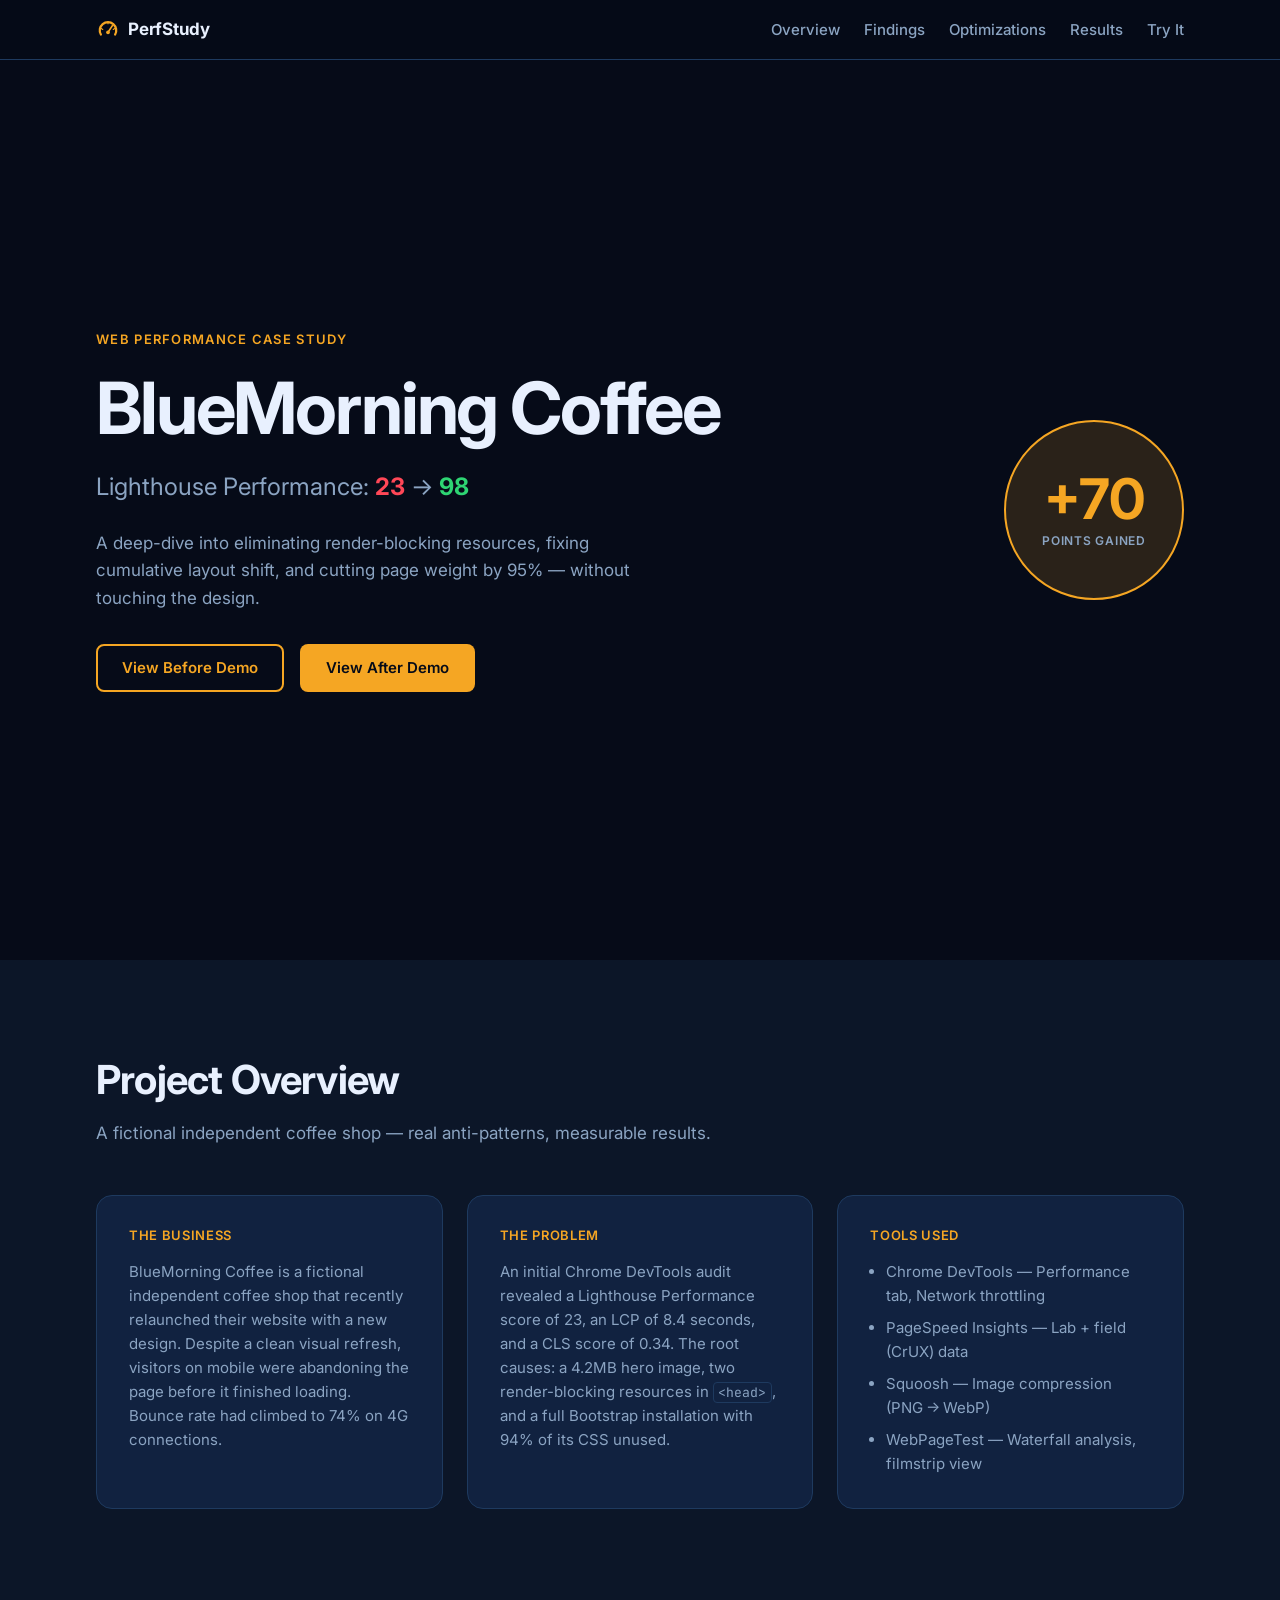
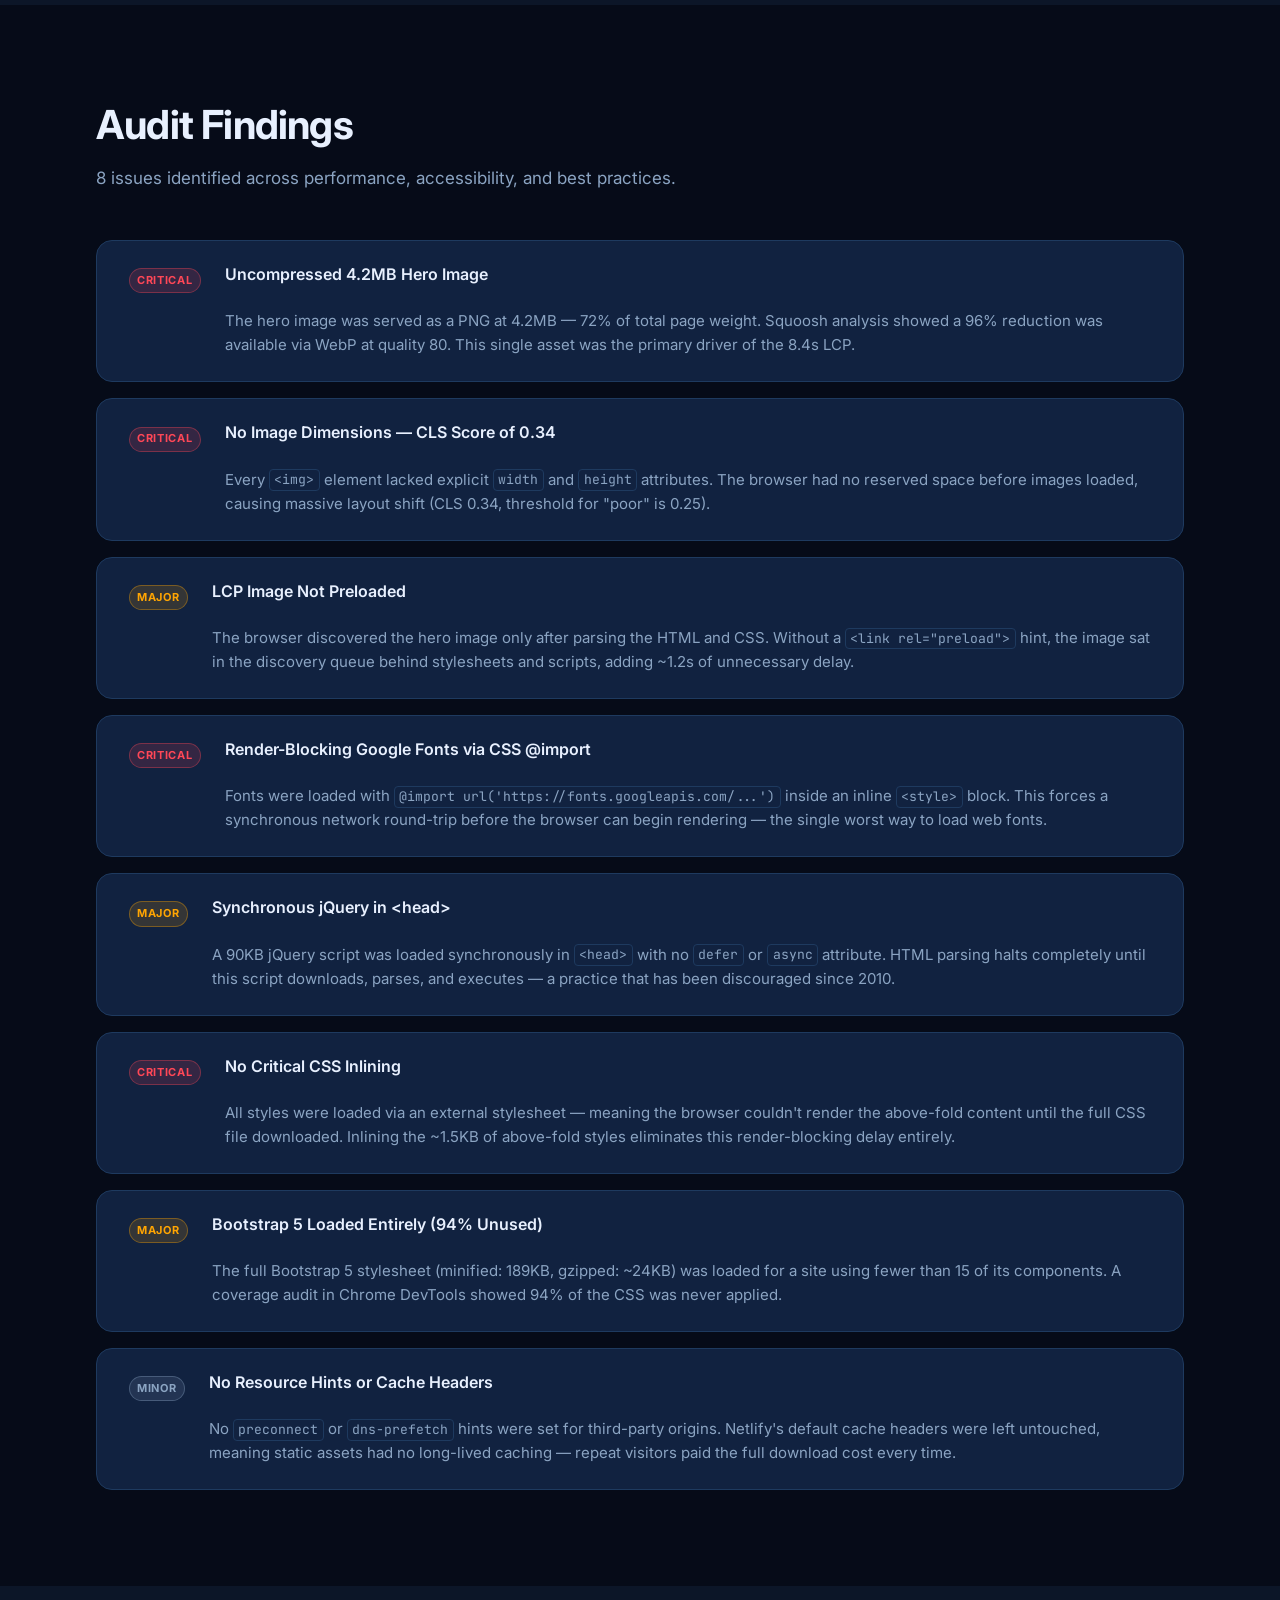
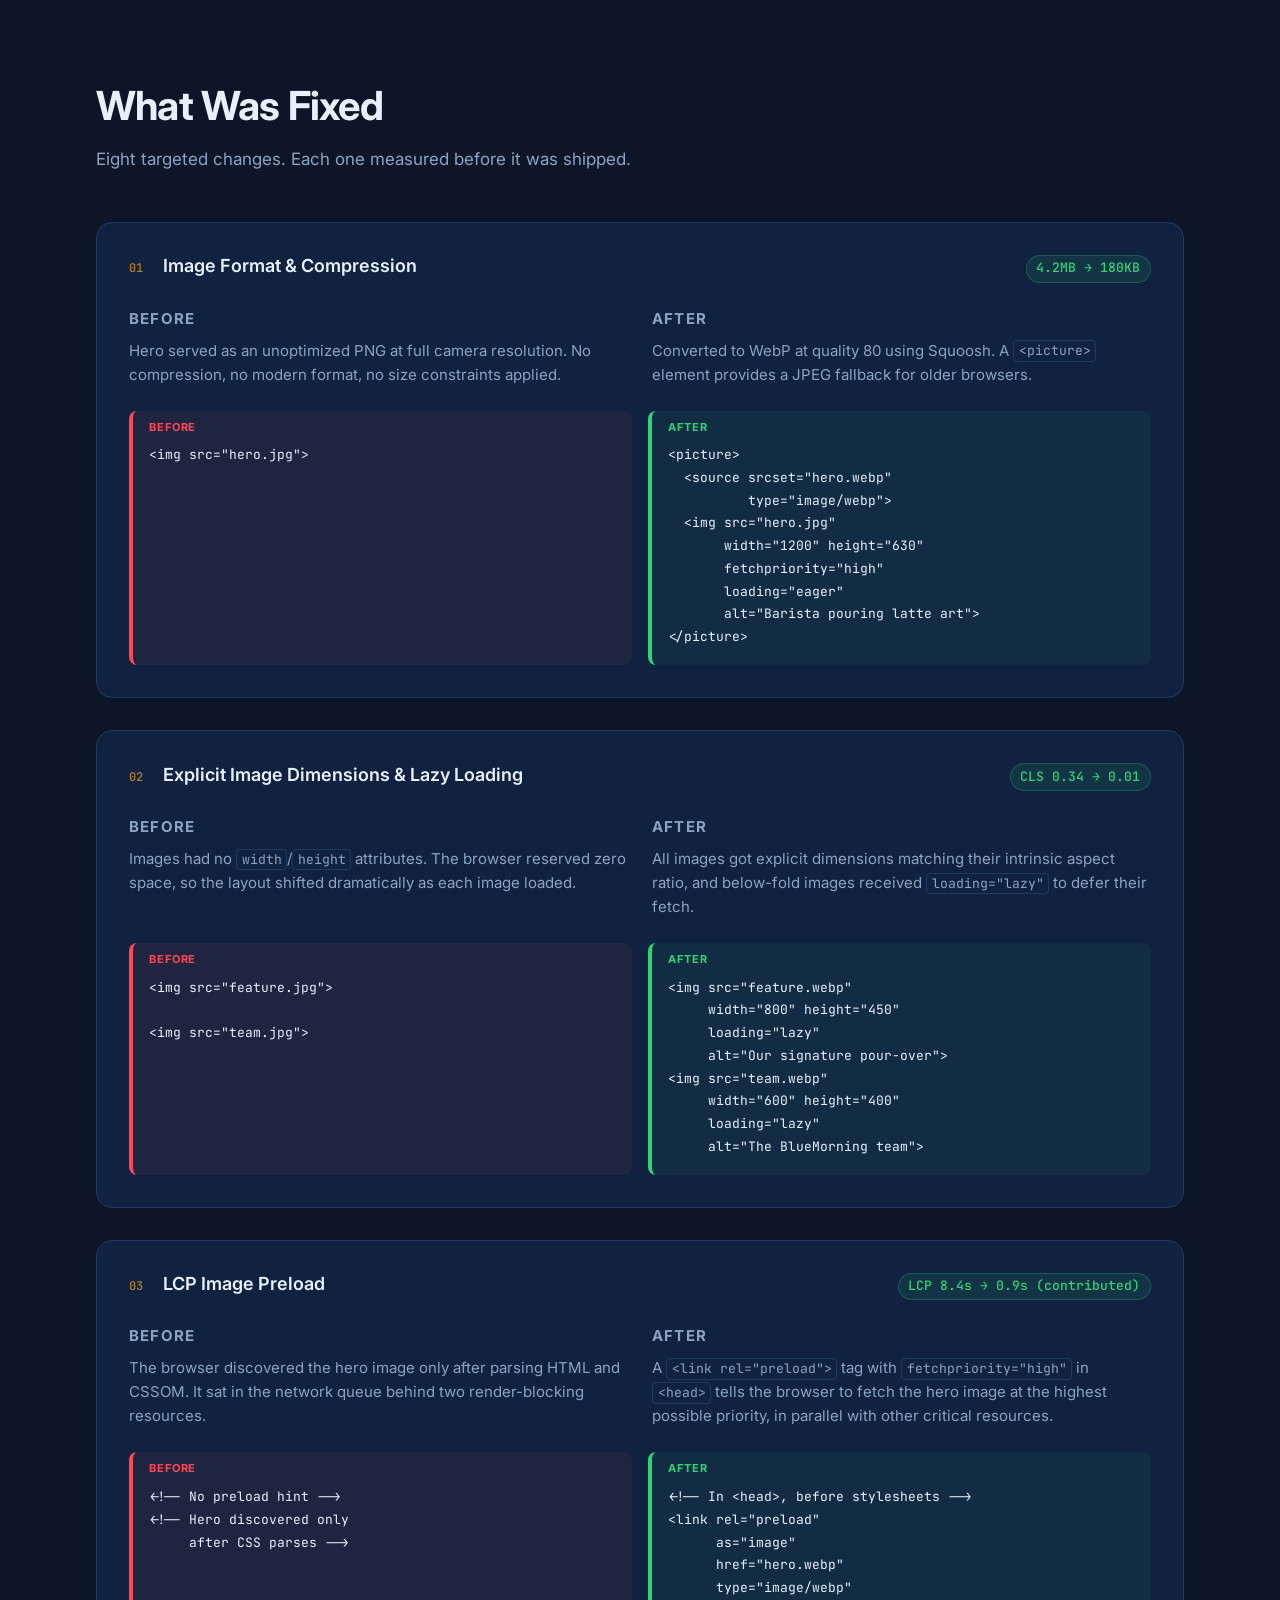
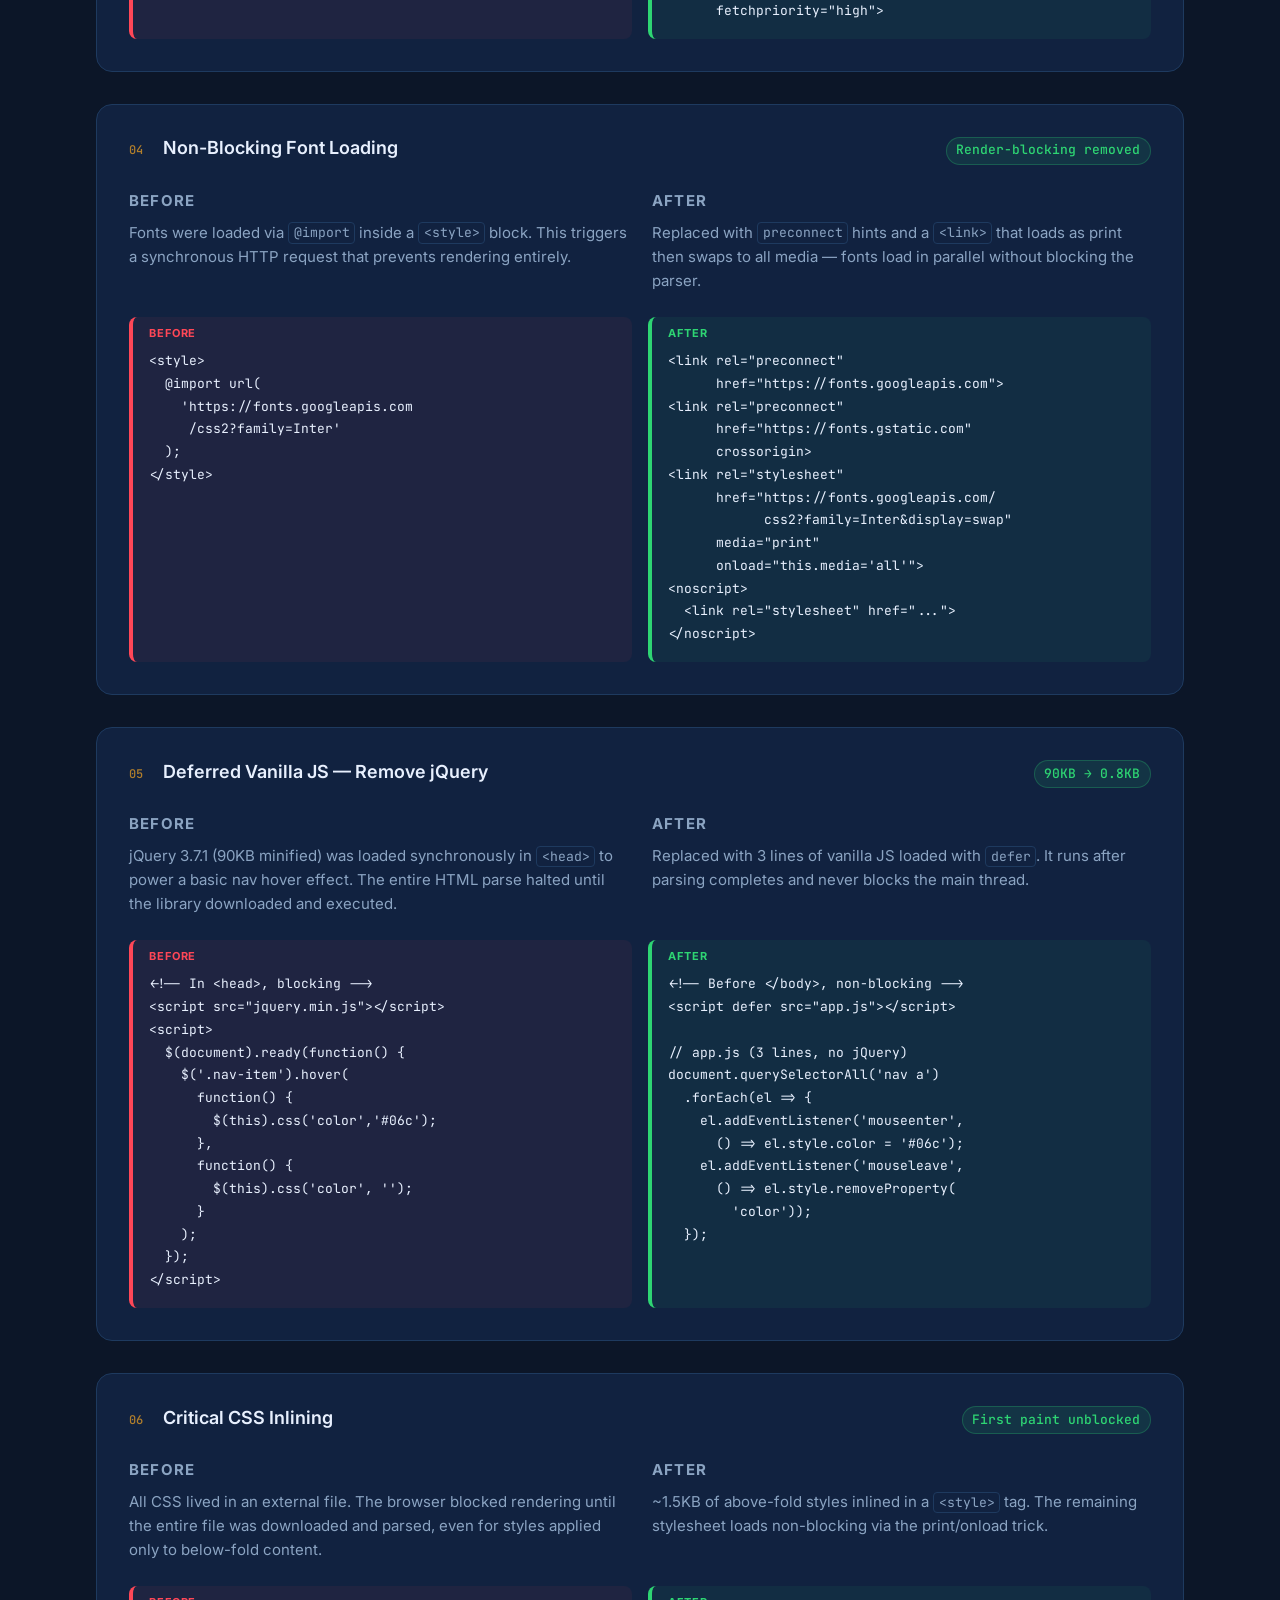
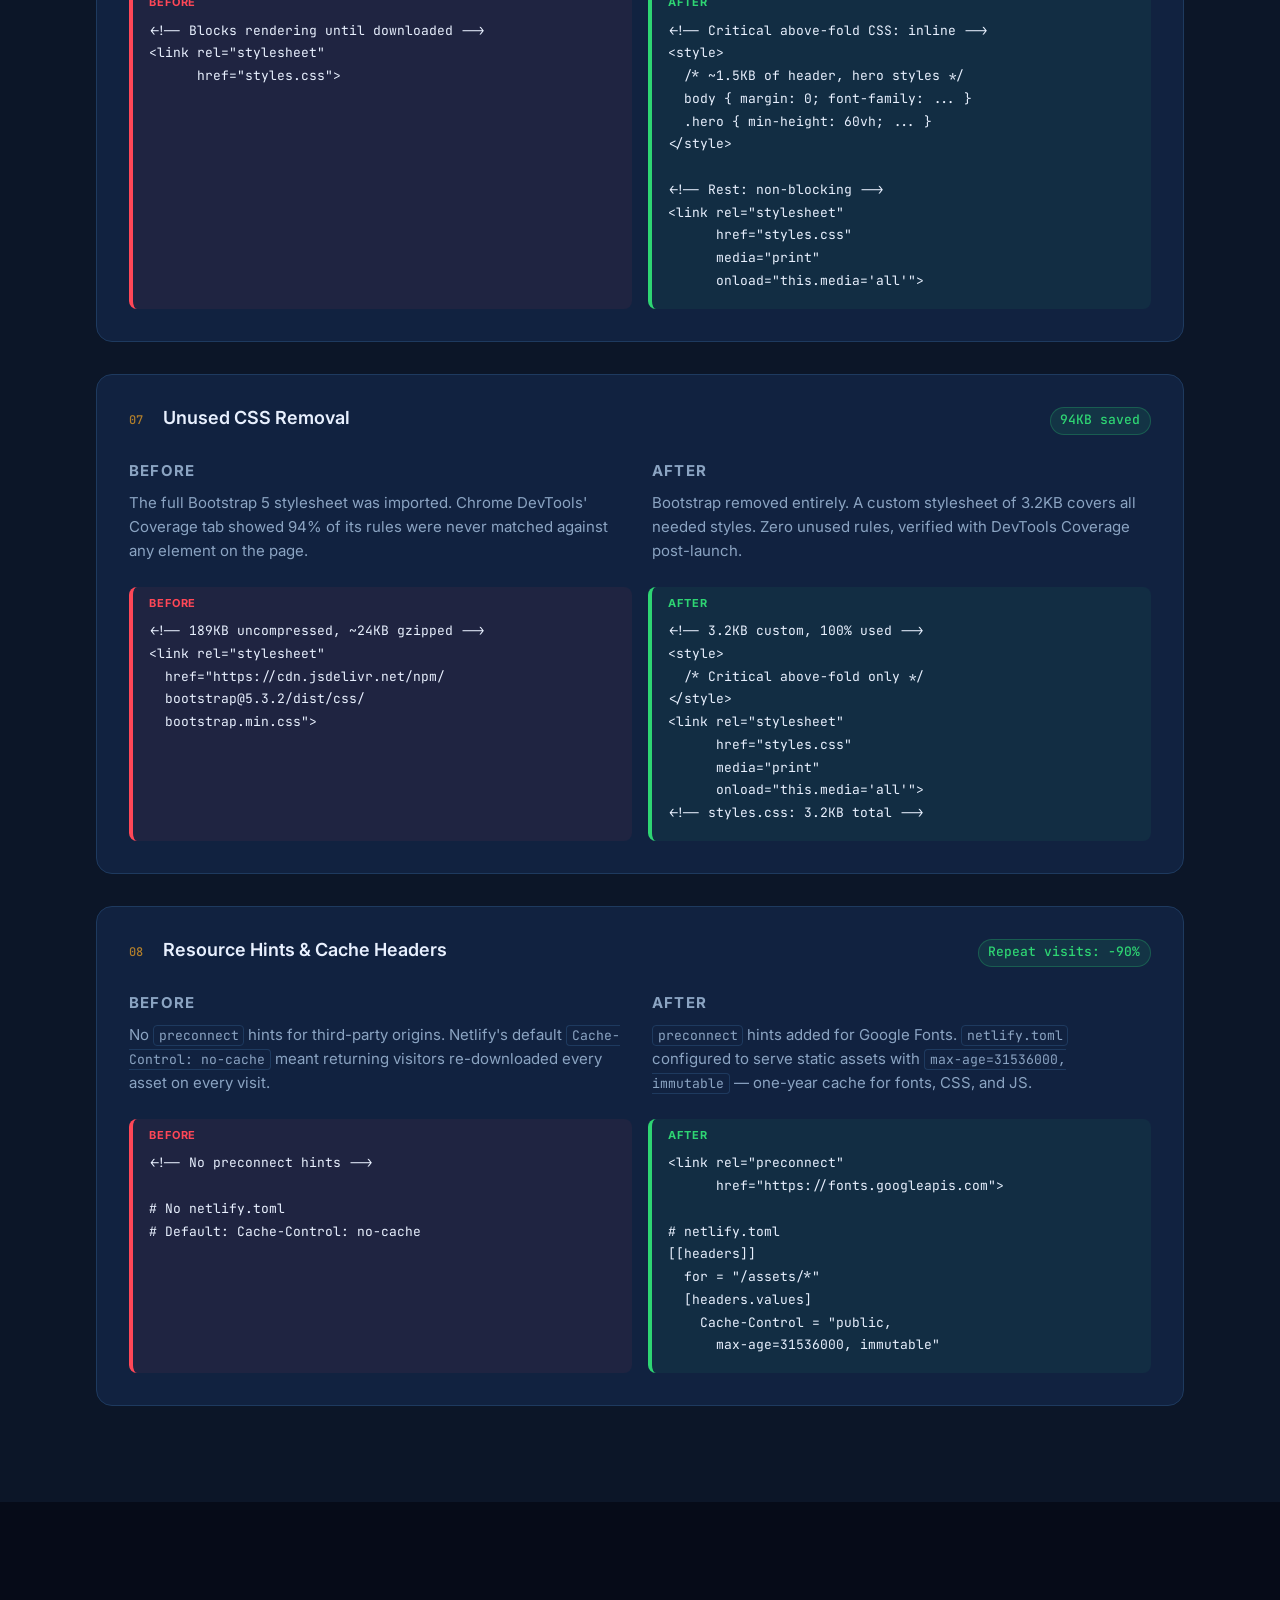
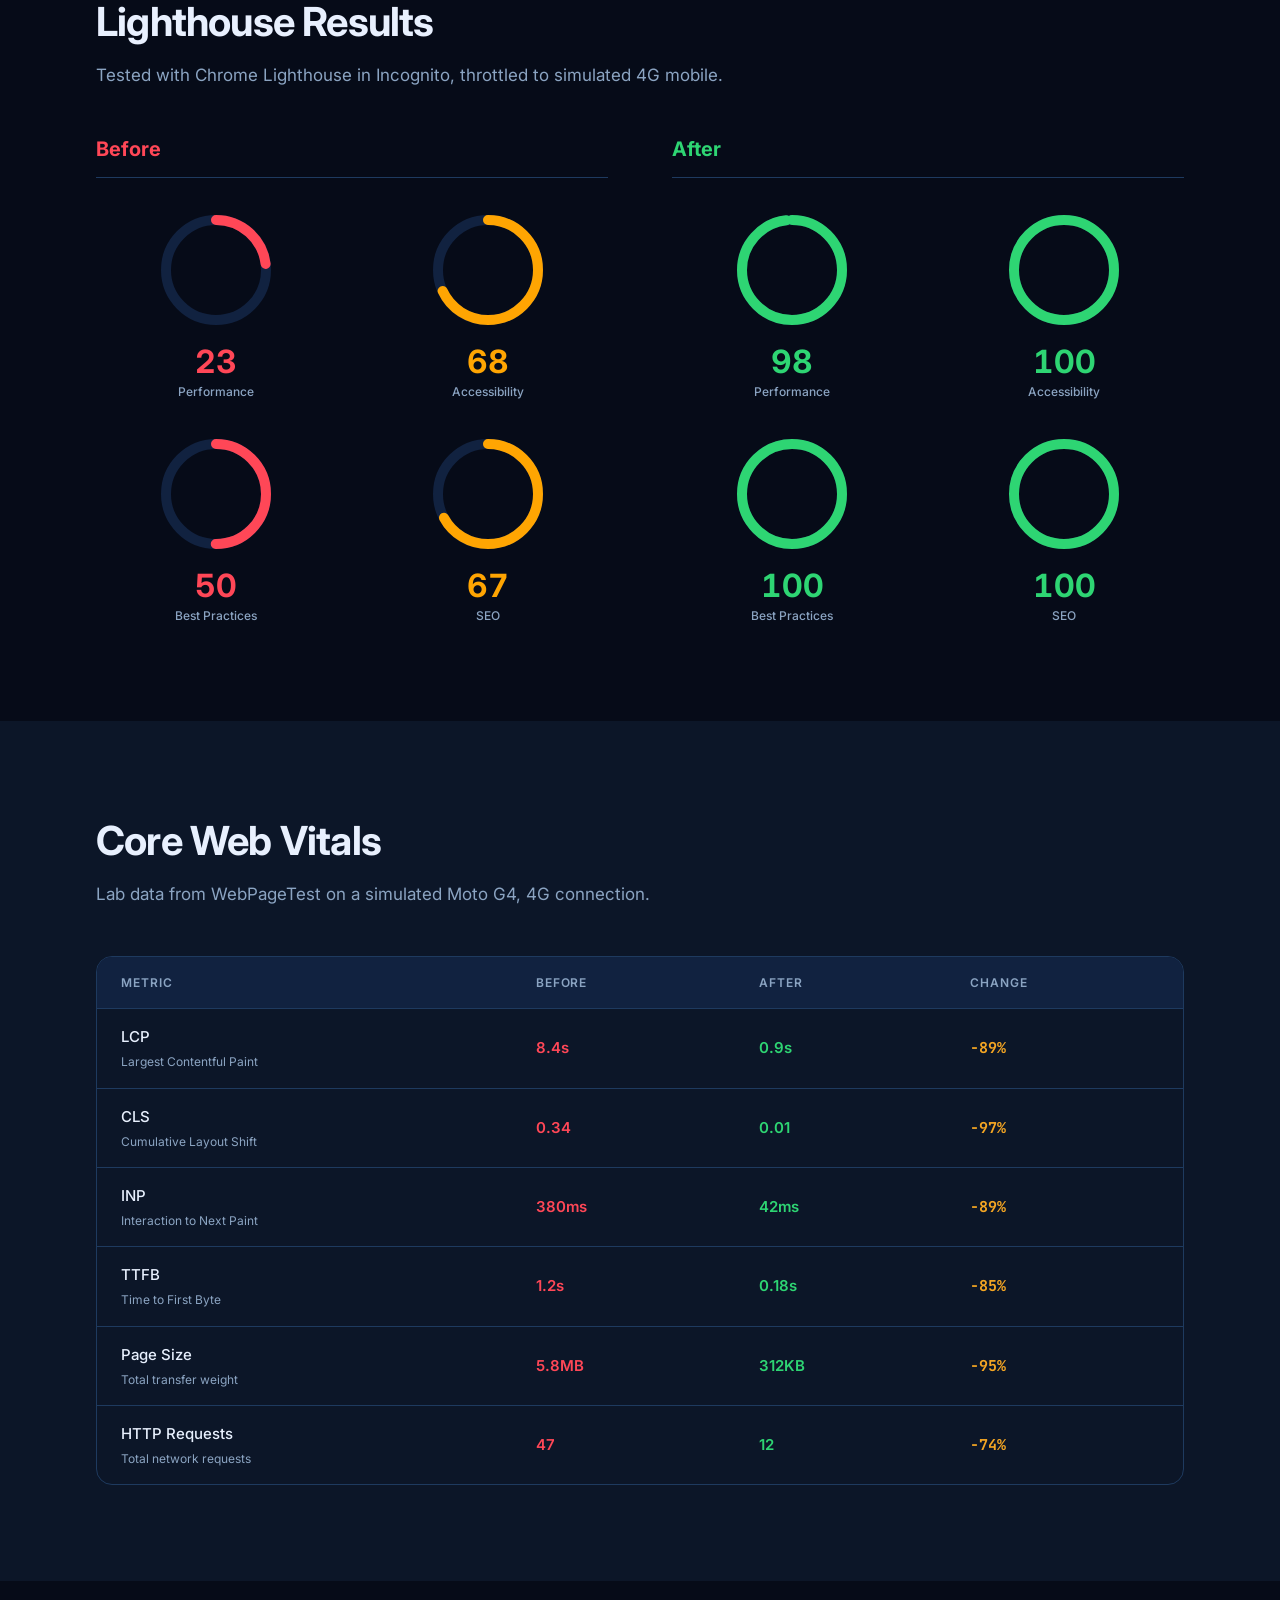
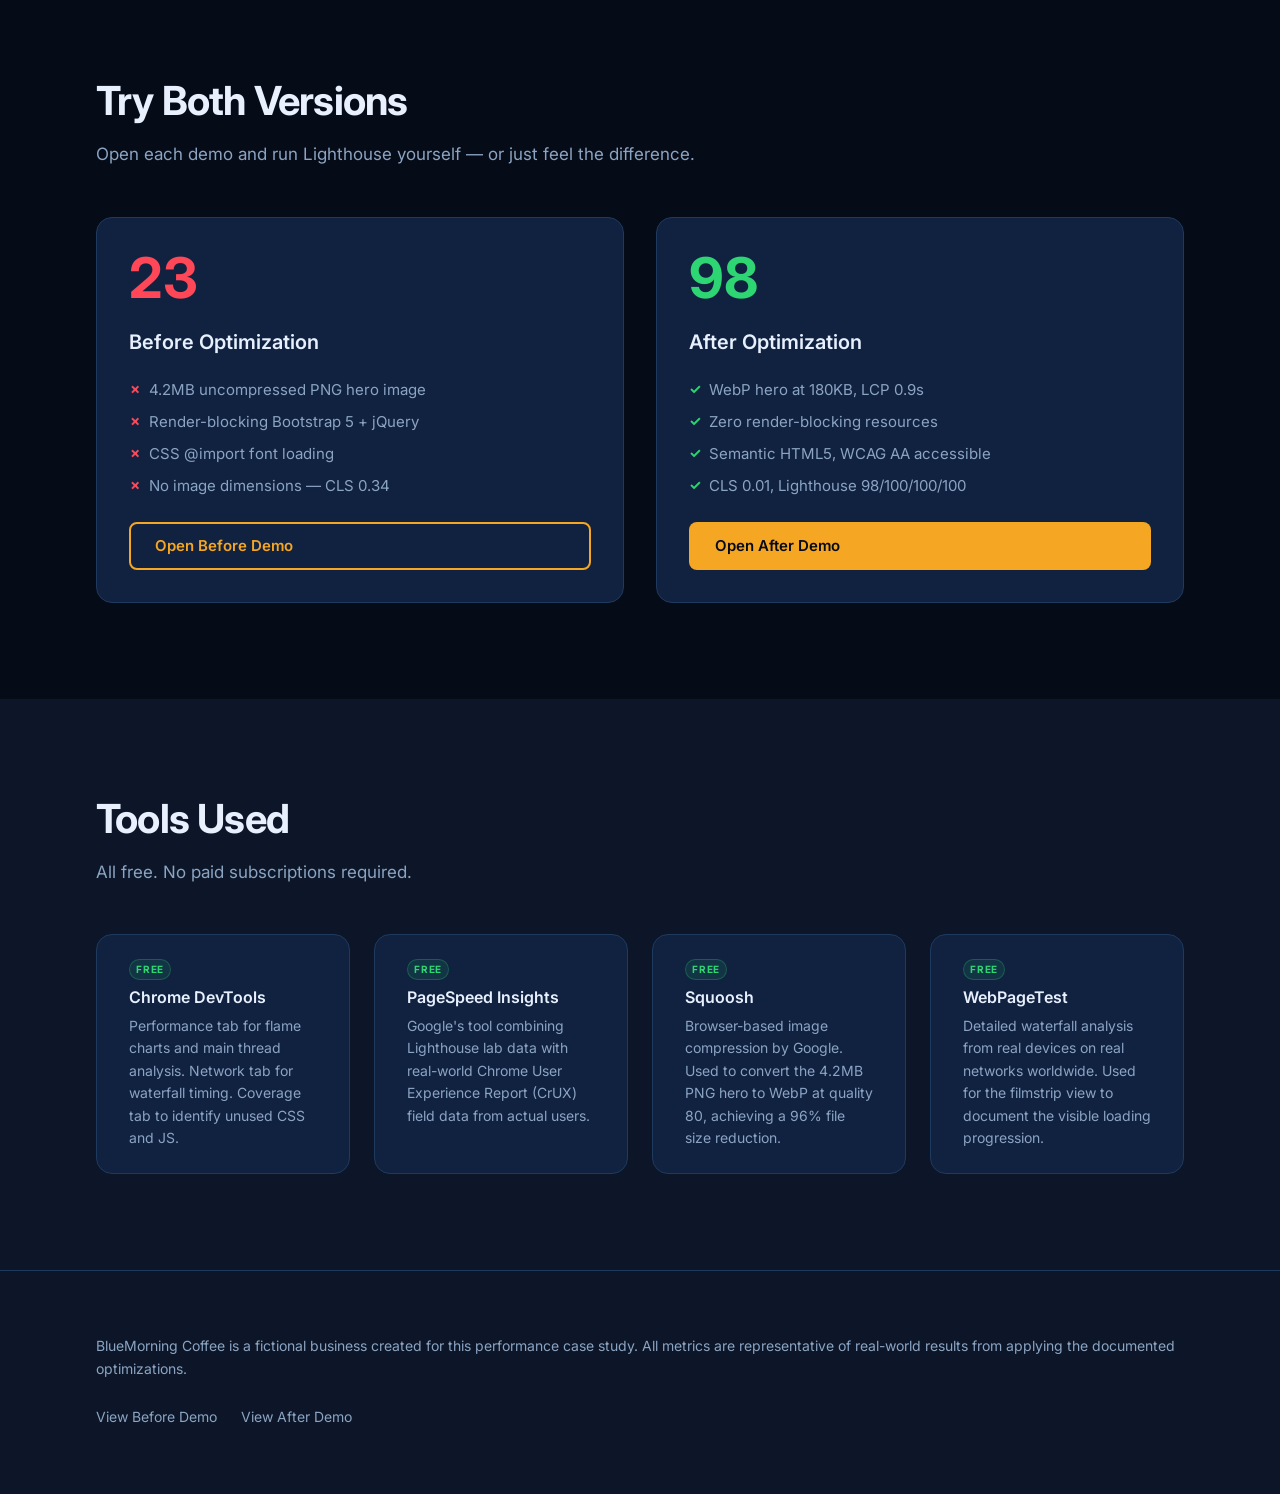
==== index.html @ a5e5b3c7 "Add case study site with before/after demos and full a11y pass - Main case study page (index.html) c" ====
<!DOCTYPE html>
<html lang="en">
<head>
  <meta charset="UTF-8">
  <meta name="viewport" content="width=device-width, initial-scale=1.0">
  <meta name="description" content="A real-world web performance case study: how I took a local business site from Lighthouse 23 to 98 by eliminating render-blocking resources, fixing layout shift, and cutting page weight by 95%.">
  <meta name="theme-color" content="#060B18">

  <!-- Open Graph -->
  <meta property="og:title" content="BlueMorning Coffee — Web Performance Case Study">
  <meta property="og:description" content="Lighthouse 23 → 98. A deep-dive into eliminating render-blocking resources, fixing CLS, and cutting page weight by 95%.">
  <meta property="og:type" content="article">

  <title>BlueMorning Coffee — Web Performance Case Study</title>

  <!-- SVG Favicon -->
  <link rel="icon" type="image/svg+xml" href="/assets/images/favicon.svg">

  <!-- Google Fonts: preconnect first, then non-blocking load -->
  <link rel="preconnect" href="https://fonts.googleapis.com">
  <link rel="preconnect" href="https://fonts.gstatic.com" crossorigin>
  <link rel="stylesheet"
        href="https://fonts.googleapis.com/css2?family=Inter:wght@400;500;600;700&family=JetBrains+Mono:wght@400;500&display=swap"
        media="print"
        onload="this.media='all'">
  <noscript>
    <link rel="stylesheet"
          href="https://fonts.googleapis.com/css2?family=Inter:wght@400;500;600;700&family=JetBrains+Mono:wght@400;500&display=swap">
  </noscript>

  <!-- Main stylesheet -->
  <link rel="stylesheet" href="/assets/css/styles.css">

  <!-- Deferred JS -->
  <script defer src="/assets/js/main.js"></script>
</head>
<body>

  <a class="skip-link" href="#main-content">Skip to main content</a>

  <!-- ─── Header ─────────────────────────────────────────────────────────── -->
  <header class="site-header" role="banner">
    <nav class="nav-container" aria-label="Primary navigation">
      <a class="nav-brand" href="/" aria-label="BlueMorning Coffee Performance Case Study — home">
        <!-- Inline SVG gauge icon, aria-hidden since brand text follows -->
        <svg width="24" height="24" viewBox="0 0 32 32" fill="none" aria-hidden="true" focusable="false">
          <path d="M 6.5 22 A 11 11 0 1 1 25.5 22" stroke="#F5A623" stroke-width="3" stroke-linecap="round"/>
          <line x1="7" y1="14" x2="9" y2="15.2" stroke="#F5A623" stroke-width="1.5" stroke-linecap="round"/>
          <line x1="16" y1="5" x2="16" y2="7.5" stroke="#F5A623" stroke-width="1.5" stroke-linecap="round"/>
          <line x1="25" y1="14" x2="23" y2="15.2" stroke="#F5A623" stroke-width="1.5" stroke-linecap="round"/>
          <line x1="16" y1="19" x2="22" y2="10" stroke="#F5A623" stroke-width="2" stroke-linecap="round"/>
          <circle cx="16" cy="19" r="2.5" fill="#F5A623"/>
        </svg>
        <span>PerfStudy</span>
      </a>

      <ul class="nav-links" id="nav-menu" role="list">
        <li><a href="#overview">Overview</a></li>
        <li><a href="#findings">Findings</a></li>
        <li><a href="#optimizations">Optimizations</a></li>
        <li><a href="#results">Results</a></li>
        <li><a href="#try-it">Try It</a></li>
      </ul>

      <button
        type="button"
        class="nav-toggle"
        aria-expanded="false"
        aria-controls="nav-menu"
        aria-label="Open navigation menu">
        <span class="hamburger-bar" aria-hidden="true"></span>
        <span class="hamburger-bar" aria-hidden="true"></span>
        <span class="hamburger-bar" aria-hidden="true"></span>
      </button>
    </nav>
  </header>

  <!-- ─── Main Content ────────────────────────────────────────────────────── -->
  <main id="main-content">

    <!-- ── Hero ─────────────────────────────────────────────────────────── -->
    <section class="hero" aria-labelledby="hero-heading">
      <div class="hero-content">
        <p class="hero-eyebrow">Web Performance Case Study</p>
        <h1 id="hero-heading">BlueMorning Coffee</h1>
        <p class="hero-subhead">
          Lighthouse Performance:
          <span class="score-bad" aria-label="Before score: 23">23</span>
          &rarr;
          <span class="score-good" aria-label="After score: 98">98</span>
        </p>
        <p class="hero-description">
          A deep-dive into eliminating render-blocking resources, fixing cumulative layout shift,
          and cutting page weight by 95%&nbsp;&mdash;&nbsp;without touching the design.
        </p>
        <div class="hero-ctas" role="group" aria-label="Demo pages">
          <a href="/before/" class="btn btn-secondary" target="_blank" rel="noopener">
            View Before Demo
          </a>
          <a href="/after/" class="btn btn-primary" target="_blank" rel="noopener">
            View After Demo
          </a>
        </div>
      </div>

      <!-- Decorative — hidden from AT via aria-hidden; AT gets the info from the score spans above -->
      <div class="hero-score-delta" aria-hidden="true">
        <span class="delta-number" data-target="70">0</span>
        <span class="delta-label">points gained</span>
      </div>
    </section>

    <!-- ── Project Overview ──────────────────────────────────────────────── -->
    <section id="overview" class="section section-alt" aria-labelledby="overview-heading">
      <div class="container">
        <h2 id="overview-heading" class="section-heading">Project Overview</h2>
        <p class="section-subhead">A fictional independent coffee shop — real anti-patterns, measurable results.</p>
        <div class="overview-grid">

          <article class="overview-card scroll-reveal" aria-labelledby="overview-business">
            <h3 id="overview-business">The Business</h3>
            <p>
              BlueMorning Coffee is a fictional independent coffee shop that recently relaunched their website
              with a new design. Despite a clean visual refresh, visitors on mobile were abandoning the page
              before it finished loading. Bounce rate had climbed to 74% on 4G connections.
            </p>
          </article>

          <article class="overview-card scroll-reveal" aria-labelledby="overview-problem">
            <h3 id="overview-problem">The Problem</h3>
            <p>
              An initial Chrome DevTools audit revealed a Lighthouse Performance score of 23, an
              LCP of 8.4 seconds, and a CLS score of 0.34. The root causes: a 4.2MB hero image,
              two render-blocking resources in <code>&lt;head&gt;</code>, and a full Bootstrap
              installation with 94% of its CSS unused.
            </p>
          </article>

          <article class="overview-card scroll-reveal" aria-labelledby="overview-tools">
            <h3 id="overview-tools">Tools Used</h3>
            <ul role="list">
              <li>Chrome DevTools &mdash; Performance tab, Network throttling</li>
              <li>PageSpeed Insights &mdash; Lab + field (CrUX) data</li>
              <li>Squoosh &mdash; Image compression (PNG&thinsp;&rarr;&thinsp;WebP)</li>
              <li>WebPageTest &mdash; Waterfall analysis, filmstrip view</li>
            </ul>
          </article>

        </div>
      </div>
    </section>

    <!-- ── Audit Findings ────────────────────────────────────────────────── -->
    <section id="findings" class="section" aria-labelledby="findings-heading">
      <div class="container">
        <h2 id="findings-heading" class="section-heading">Audit Findings</h2>
        <p class="section-subhead">8 issues identified across performance, accessibility, and best practices.</p>

        <ol class="findings-list" role="list">

          <li class="finding-item scroll-reveal" aria-labelledby="finding-1-title">
            <header class="finding-header">
              <span class="severity-badge" data-severity="critical" aria-label="Severity: Critical">Critical</span>
              <h3 id="finding-1-title">Uncompressed 4.2MB Hero Image</h3>
            </header>
            <p>
              The hero image was served as a PNG at 4.2MB &mdash; 72% of total page weight. Squoosh analysis
              showed a 96% reduction was available via WebP at quality 80. This single asset was
              the primary driver of the 8.4s LCP.
            </p>
          </li>

          <li class="finding-item scroll-reveal" aria-labelledby="finding-2-title">
            <header class="finding-header">
              <span class="severity-badge" data-severity="critical" aria-label="Severity: Critical">Critical</span>
              <h3 id="finding-2-title">No Image Dimensions &mdash; CLS Score of 0.34</h3>
            </header>
            <p>
              Every <code>&lt;img&gt;</code> element lacked explicit <code>width</code> and
              <code>height</code> attributes. The browser had no reserved space before images
              loaded, causing massive layout shift (CLS 0.34, threshold for "poor" is 0.25).
            </p>
          </li>

          <li class="finding-item scroll-reveal" aria-labelledby="finding-3-title">
            <header class="finding-header">
              <span class="severity-badge" data-severity="major" aria-label="Severity: Major">Major</span>
              <h3 id="finding-3-title">LCP Image Not Preloaded</h3>
            </header>
            <p>
              The browser discovered the hero image only after parsing the HTML and CSS. Without a
              <code>&lt;link rel="preload"&gt;</code> hint, the image sat in the discovery queue
              behind stylesheets and scripts, adding ~1.2s of unnecessary delay.
            </p>
          </li>

          <li class="finding-item scroll-reveal" aria-labelledby="finding-4-title">
            <header class="finding-header">
              <span class="severity-badge" data-severity="critical" aria-label="Severity: Critical">Critical</span>
              <h3 id="finding-4-title">Render-Blocking Google Fonts via CSS @import</h3>
            </header>
            <p>
              Fonts were loaded with <code>@import url('https://fonts.googleapis.com/...')</code>
              inside an inline <code>&lt;style&gt;</code> block. This forces a synchronous
              network round-trip before the browser can begin rendering &mdash; the single
              worst way to load web fonts.
            </p>
          </li>

          <li class="finding-item scroll-reveal" aria-labelledby="finding-5-title">
            <header class="finding-header">
              <span class="severity-badge" data-severity="major" aria-label="Severity: Major">Major</span>
              <h3 id="finding-5-title">Synchronous jQuery in &lt;head&gt;</h3>
            </header>
            <p>
              A 90KB jQuery script was loaded synchronously in <code>&lt;head&gt;</code>
              with no <code>defer</code> or <code>async</code> attribute. HTML parsing
              halts completely until this script downloads, parses, and executes &mdash;
              a practice that has been discouraged since 2010.
            </p>
          </li>

          <li class="finding-item scroll-reveal" aria-labelledby="finding-6-title">
            <header class="finding-header">
              <span class="severity-badge" data-severity="critical" aria-label="Severity: Critical">Critical</span>
              <h3 id="finding-6-title">No Critical CSS Inlining</h3>
            </header>
            <p>
              All styles were loaded via an external stylesheet &mdash; meaning the browser
              couldn't render the above-fold content until the full CSS file downloaded.
              Inlining the ~1.5KB of above-fold styles eliminates this render-blocking delay
              entirely.
            </p>
          </li>

          <li class="finding-item scroll-reveal" aria-labelledby="finding-7-title">
            <header class="finding-header">
              <span class="severity-badge" data-severity="major" aria-label="Severity: Major">Major</span>
              <h3 id="finding-7-title">Bootstrap 5 Loaded Entirely (94% Unused)</h3>
            </header>
            <p>
              The full Bootstrap 5 stylesheet (minified: 189KB, gzipped: ~24KB) was loaded for
              a site using fewer than 15 of its components. A coverage audit in Chrome DevTools
              showed 94% of the CSS was never applied.
            </p>
          </li>

          <li class="finding-item scroll-reveal" aria-labelledby="finding-8-title">
            <header class="finding-header">
              <span class="severity-badge" data-severity="minor" aria-label="Severity: Minor">Minor</span>
              <h3 id="finding-8-title">No Resource Hints or Cache Headers</h3>
            </header>
            <p>
              No <code>preconnect</code> or <code>dns-prefetch</code> hints were set for
              third-party origins. Netlify's default cache headers were left untouched,
              meaning static assets had no long-lived caching &mdash; repeat visitors paid
              the full download cost every time.
            </p>
          </li>

        </ol>
      </div>
    </section>

    <!-- ── Optimizations ─────────────────────────────────────────────────── -->
    <section id="optimizations" class="section section-alt" aria-labelledby="optimizations-heading">
      <div class="container">
        <h2 id="optimizations-heading" class="section-heading">What Was Fixed</h2>
        <p class="section-subhead">Eight targeted changes. Each one measured before it was shipped.</p>

        <div class="optimizations-list">

          <!-- Optimization 1 -->
          <article class="optimization-card scroll-reveal" aria-labelledby="opt-1-title">
            <div class="opt-header">
              <span class="opt-number" aria-hidden="true">01</span>
              <h3 id="opt-1-title">Image Format &amp; Compression</h3>
              <span class="opt-impact" aria-label="Impact: 4.2MB reduced to 180KB">4.2MB &rarr; 180KB</span>
            </div>
            <div class="opt-body">
              <div class="opt-problem">
                <p class="opt-label opt-label--bad">Before</p>
                <p>Hero served as an unoptimized PNG at full camera resolution. No compression,
                no modern format, no size constraints applied.</p>
              </div>
              <div class="opt-solution">
                <p class="opt-label opt-label--good">After</p>
                <p>Converted to WebP at quality&nbsp;80 using Squoosh. A <code>&lt;picture&gt;</code>
                element provides a JPEG fallback for older browsers.</p>
              </div>
            </div>
            <div class="code-diff" role="region" aria-label="Code comparison: image format">
              <div class="diff-block diff-block--bad">
                <p class="diff-label">Before</p>
                <pre><code>&lt;img src="hero.jpg"&gt;</code></pre>
              </div>
              <div class="diff-block diff-block--good">
                <p class="diff-label">After</p>
                <pre><code>&lt;picture&gt;
  &lt;source srcset="hero.webp"
          type="image/webp"&gt;
  &lt;img src="hero.jpg"
       width="1200" height="630"
       fetchpriority="high"
       loading="eager"
       alt="Barista pouring latte art"&gt;
&lt;/picture&gt;</code></pre>
              </div>
            </div>
          </article>

          <!-- Optimization 2 -->
          <article class="optimization-card scroll-reveal" aria-labelledby="opt-2-title">
            <div class="opt-header">
              <span class="opt-number" aria-hidden="true">02</span>
              <h3 id="opt-2-title">Explicit Image Dimensions &amp; Lazy Loading</h3>
              <span class="opt-impact" aria-label="Impact: CLS 0.34 to 0.01">CLS 0.34 &rarr; 0.01</span>
            </div>
            <div class="opt-body">
              <div class="opt-problem">
                <p class="opt-label opt-label--bad">Before</p>
                <p>Images had no <code>width</code>/<code>height</code> attributes. The browser
                reserved zero space, so the layout shifted dramatically as each image loaded.</p>
              </div>
              <div class="opt-solution">
                <p class="opt-label opt-label--good">After</p>
                <p>All images got explicit dimensions matching their intrinsic aspect ratio, and
                below-fold images received <code>loading="lazy"</code> to defer their fetch.</p>
              </div>
            </div>
            <div class="code-diff" role="region" aria-label="Code comparison: image dimensions">
              <div class="diff-block diff-block--bad">
                <p class="diff-label">Before</p>
                <pre><code>&lt;img src="feature.jpg"&gt;

&lt;img src="team.jpg"&gt;</code></pre>
              </div>
              <div class="diff-block diff-block--good">
                <p class="diff-label">After</p>
                <pre><code>&lt;img src="feature.webp"
     width="800" height="450"
     loading="lazy"
     alt="Our signature pour-over"&gt;
&lt;img src="team.webp"
     width="600" height="400"
     loading="lazy"
     alt="The BlueMorning team"&gt;</code></pre>
              </div>
            </div>
          </article>

          <!-- Optimization 3 -->
          <article class="optimization-card scroll-reveal" aria-labelledby="opt-3-title">
            <div class="opt-header">
              <span class="opt-number" aria-hidden="true">03</span>
              <h3 id="opt-3-title">LCP Image Preload</h3>
              <span class="opt-impact" aria-label="Impact: LCP improved to 0.9 seconds">LCP 8.4s &rarr; 0.9s (contributed)</span>
            </div>
            <div class="opt-body">
              <div class="opt-problem">
                <p class="opt-label opt-label--bad">Before</p>
                <p>The browser discovered the hero image only after parsing HTML and CSSOM.
                It sat in the network queue behind two render-blocking resources.</p>
              </div>
              <div class="opt-solution">
                <p class="opt-label opt-label--good">After</p>
                <p>A <code>&lt;link rel="preload"&gt;</code> tag with <code>fetchpriority="high"</code>
                in <code>&lt;head&gt;</code> tells the browser to fetch the hero image at the
                highest possible priority, in parallel with other critical resources.</p>
              </div>
            </div>
            <div class="code-diff" role="region" aria-label="Code comparison: LCP preload">
              <div class="diff-block diff-block--bad">
                <p class="diff-label">Before</p>
                <pre><code>&lt;!-- No preload hint --&gt;
&lt;!-- Hero discovered only
     after CSS parses --&gt;</code></pre>
              </div>
              <div class="diff-block diff-block--good">
                <p class="diff-label">After</p>
                <pre><code>&lt;!-- In &lt;head&gt;, before stylesheets --&gt;
&lt;link rel="preload"
      as="image"
      href="hero.webp"
      type="image/webp"
      fetchpriority="high"&gt;</code></pre>
              </div>
            </div>
          </article>

          <!-- Optimization 4 -->
          <article class="optimization-card scroll-reveal" aria-labelledby="opt-4-title">
            <div class="opt-header">
              <span class="opt-number" aria-hidden="true">04</span>
              <h3 id="opt-4-title">Non-Blocking Font Loading</h3>
              <span class="opt-impact" aria-label="Impact: Render-blocking resource eliminated">Render-blocking removed</span>
            </div>
            <div class="opt-body">
              <div class="opt-problem">
                <p class="opt-label opt-label--bad">Before</p>
                <p>Fonts were loaded via <code>@import</code> inside a <code>&lt;style&gt;</code>
                block. This triggers a synchronous HTTP request that prevents rendering entirely.</p>
              </div>
              <div class="opt-solution">
                <p class="opt-label opt-label--good">After</p>
                <p>Replaced with <code>preconnect</code> hints and a <code>&lt;link&gt;</code>
                that loads as print then swaps to all media &mdash; fonts load in parallel without
                blocking the parser.</p>
              </div>
            </div>
            <div class="code-diff" role="region" aria-label="Code comparison: font loading">
              <div class="diff-block diff-block--bad">
                <p class="diff-label">Before</p>
                <pre><code>&lt;style&gt;
  @import url(
    'https://fonts.googleapis.com
     /css2?family=Inter'
  );
&lt;/style&gt;</code></pre>
              </div>
              <div class="diff-block diff-block--good">
                <p class="diff-label">After</p>
                <pre><code>&lt;link rel="preconnect"
      href="https://fonts.googleapis.com"&gt;
&lt;link rel="preconnect"
      href="https://fonts.gstatic.com"
      crossorigin&gt;
&lt;link rel="stylesheet"
      href="https://fonts.googleapis.com/
            css2?family=Inter&display=swap"
      media="print"
      onload="this.media='all'"&gt;
&lt;noscript&gt;
  &lt;link rel="stylesheet" href="..."&gt;
&lt;/noscript&gt;</code></pre>
              </div>
            </div>
          </article>

          <!-- Optimization 5 -->
          <article class="optimization-card scroll-reveal" aria-labelledby="opt-5-title">
            <div class="opt-header">
              <span class="opt-number" aria-hidden="true">05</span>
              <h3 id="opt-5-title">Deferred Vanilla JS &mdash; Remove jQuery</h3>
              <span class="opt-impact" aria-label="Impact: 90KB blocking script eliminated">90KB &rarr; 0.8KB</span>
            </div>
            <div class="opt-body">
              <div class="opt-problem">
                <p class="opt-label opt-label--bad">Before</p>
                <p>jQuery 3.7.1 (90KB minified) was loaded synchronously in <code>&lt;head&gt;</code>
                to power a basic nav hover effect. The entire HTML parse halted until
                the library downloaded and executed.</p>
              </div>
              <div class="opt-solution">
                <p class="opt-label opt-label--good">After</p>
                <p>Replaced with 3 lines of vanilla JS loaded with <code>defer</code>.
                It runs after parsing completes and never blocks the main thread.</p>
              </div>
            </div>
            <div class="code-diff" role="region" aria-label="Code comparison: JavaScript">
              <div class="diff-block diff-block--bad">
                <p class="diff-label">Before</p>
                <pre><code>&lt;!-- In &lt;head&gt;, blocking --&gt;
&lt;script src="jquery.min.js"&gt;&lt;/script&gt;
&lt;script&gt;
  $(document).ready(function() {
    $('.nav-item').hover(
      function() {
        $(this).css('color','#06c');
      },
      function() {
        $(this).css('color', '');
      }
    );
  });
&lt;/script&gt;</code></pre>
              </div>
              <div class="diff-block diff-block--good">
                <p class="diff-label">After</p>
                <pre><code>&lt;!-- Before &lt;/body&gt;, non-blocking --&gt;
&lt;script defer src="app.js"&gt;&lt;/script&gt;

// app.js (3 lines, no jQuery)
document.querySelectorAll('nav a')
  .forEach(el =&gt; {
    el.addEventListener('mouseenter',
      () =&gt; el.style.color = '#06c');
    el.addEventListener('mouseleave',
      () =&gt; el.style.removeProperty(
        'color'));
  });</code></pre>
              </div>
            </div>
          </article>

          <!-- Optimization 6 -->
          <article class="optimization-card scroll-reveal" aria-labelledby="opt-6-title">
            <div class="opt-header">
              <span class="opt-number" aria-hidden="true">06</span>
              <h3 id="opt-6-title">Critical CSS Inlining</h3>
              <span class="opt-impact" aria-label="Impact: Above-fold render unblocked">First paint unblocked</span>
            </div>
            <div class="opt-body">
              <div class="opt-problem">
                <p class="opt-label opt-label--bad">Before</p>
                <p>All CSS lived in an external file. The browser blocked rendering until
                the entire file was downloaded and parsed, even for styles applied only to
                below-fold content.</p>
              </div>
              <div class="opt-solution">
                <p class="opt-label opt-label--good">After</p>
                <p>~1.5KB of above-fold styles inlined in a <code>&lt;style&gt;</code> tag.
                The remaining stylesheet loads non-blocking via the print/onload trick.</p>
              </div>
            </div>
            <div class="code-diff" role="region" aria-label="Code comparison: critical CSS">
              <div class="diff-block diff-block--bad">
                <p class="diff-label">Before</p>
                <pre><code>&lt;!-- Blocks rendering until downloaded --&gt;
&lt;link rel="stylesheet"
      href="styles.css"&gt;</code></pre>
              </div>
              <div class="diff-block diff-block--good">
                <p class="diff-label">After</p>
                <pre><code>&lt;!-- Critical above-fold CSS: inline --&gt;
&lt;style&gt;
  /* ~1.5KB of header, hero styles */
  body { margin: 0; font-family: ... }
  .hero { min-height: 60vh; ... }
&lt;/style&gt;

&lt;!-- Rest: non-blocking --&gt;
&lt;link rel="stylesheet"
      href="styles.css"
      media="print"
      onload="this.media='all'"&gt;</code></pre>
              </div>
            </div>
          </article>

          <!-- Optimization 7 -->
          <article class="optimization-card scroll-reveal" aria-labelledby="opt-7-title">
            <div class="opt-header">
              <span class="opt-number" aria-hidden="true">07</span>
              <h3 id="opt-7-title">Unused CSS Removal</h3>
              <span class="opt-impact" aria-label="Impact: 94KB of unused CSS removed">94KB saved</span>
            </div>
            <div class="opt-body">
              <div class="opt-problem">
                <p class="opt-label opt-label--bad">Before</p>
                <p>The full Bootstrap 5 stylesheet was imported. Chrome DevTools' Coverage
                tab showed 94% of its rules were never matched against any element on the page.</p>
              </div>
              <div class="opt-solution">
                <p class="opt-label opt-label--good">After</p>
                <p>Bootstrap removed entirely. A custom stylesheet of 3.2KB covers all needed
                styles. Zero unused rules, verified with DevTools Coverage post-launch.</p>
              </div>
            </div>
            <div class="code-diff" role="region" aria-label="Code comparison: CSS removal">
              <div class="diff-block diff-block--bad">
                <p class="diff-label">Before</p>
                <pre><code>&lt;!-- 189KB uncompressed, ~24KB gzipped --&gt;
&lt;link rel="stylesheet"
  href="https://cdn.jsdelivr.net/npm/
  bootstrap@5.3.2/dist/css/
  bootstrap.min.css"&gt;</code></pre>
              </div>
              <div class="diff-block diff-block--good">
                <p class="diff-label">After</p>
                <pre><code>&lt;!-- 3.2KB custom, 100% used --&gt;
&lt;style&gt;
  /* Critical above-fold only */
&lt;/style&gt;
&lt;link rel="stylesheet"
      href="styles.css"
      media="print"
      onload="this.media='all'"&gt;
&lt;!-- styles.css: 3.2KB total --&gt;</code></pre>
              </div>
            </div>
          </article>

          <!-- Optimization 8 -->
          <article class="optimization-card scroll-reveal" aria-labelledby="opt-8-title">
            <div class="opt-header">
              <span class="opt-number" aria-hidden="true">08</span>
              <h3 id="opt-8-title">Resource Hints &amp; Cache Headers</h3>
              <span class="opt-impact" aria-label="Impact: Repeat visit load cut by 90%">Repeat visits: −90%</span>
            </div>
            <div class="opt-body">
              <div class="opt-problem">
                <p class="opt-label opt-label--bad">Before</p>
                <p>No <code>preconnect</code> hints for third-party origins. Netlify's default
                <code>Cache-Control: no-cache</code> meant returning visitors re-downloaded
                every asset on every visit.</p>
              </div>
              <div class="opt-solution">
                <p class="opt-label opt-label--good">After</p>
                <p><code>preconnect</code> hints added for Google Fonts. <code>netlify.toml</code>
                configured to serve static assets with <code>max-age=31536000, immutable</code>
                &mdash; one-year cache for fonts, CSS, and JS.</p>
              </div>
            </div>
            <div class="code-diff" role="region" aria-label="Code comparison: cache headers">
              <div class="diff-block diff-block--bad">
                <p class="diff-label">Before</p>
                <pre><code>&lt;!-- No preconnect hints --&gt;

# No netlify.toml
# Default: Cache-Control: no-cache</code></pre>
              </div>
              <div class="diff-block diff-block--good">
                <p class="diff-label">After</p>
                <pre><code>&lt;link rel="preconnect"
      href="https://fonts.googleapis.com"&gt;

# netlify.toml
[[headers]]
  for = "/assets/*"
  [headers.values]
    Cache-Control = "public,
      max-age=31536000, immutable"</code></pre>
              </div>
            </div>
          </article>

        </div>
      </div>
    </section>

    <!-- ── Results: Lighthouse Gauges ────────────────────────────────────── -->
    <section id="results" class="section" aria-labelledby="results-heading">
      <div class="container">
        <h2 id="results-heading" class="section-heading">Lighthouse Results</h2>
        <p class="section-subhead">Tested with Chrome Lighthouse in Incognito, throttled to simulated 4G mobile.</p>

        <div class="results-columns">

          <!-- Before column -->
          <div class="results-col results-col--bad scroll-reveal">
            <h3>Before</h3>
            <div class="gauges-grid">

              <figure class="gauge-figure">
                <svg class="gauge-svg" viewBox="0 0 120 120" role="img"
                     aria-label="Performance score before: 23 out of 100">
                  <circle class="gauge-track" cx="60" cy="60" r="50"/>
                  <circle class="gauge-arc gauge-arc--bad" cx="60" cy="60" r="50"
                          data-score="23"
                          stroke-dasharray="314.16"
                          stroke-dashoffset="314.16"/>
                </svg>
                <figcaption aria-hidden="true">
                  <span class="gauge-score" data-target="23" style="color:var(--color-bad)">0</span>
                  <span class="gauge-label">Performance</span>
                </figcaption>
              </figure>

              <figure class="gauge-figure">
                <svg class="gauge-svg" viewBox="0 0 120 120" role="img"
                     aria-label="Accessibility score before: 68 out of 100">
                  <circle class="gauge-track" cx="60" cy="60" r="50"/>
                  <circle class="gauge-arc gauge-arc--medium" cx="60" cy="60" r="50"
                          data-score="68"
                          stroke-dasharray="314.16"
                          stroke-dashoffset="314.16"/>
                </svg>
                <figcaption aria-hidden="true">
                  <span class="gauge-score" data-target="68" style="color:var(--color-medium)">0</span>
                  <span class="gauge-label">Accessibility</span>
                </figcaption>
              </figure>

              <figure class="gauge-figure">
                <svg class="gauge-svg" viewBox="0 0 120 120" role="img"
                     aria-label="Best Practices score before: 50 out of 100">
                  <circle class="gauge-track" cx="60" cy="60" r="50"/>
                  <circle class="gauge-arc gauge-arc--bad" cx="60" cy="60" r="50"
                          data-score="50"
                          stroke-dasharray="314.16"
                          stroke-dashoffset="314.16"/>
                </svg>
                <figcaption aria-hidden="true">
                  <span class="gauge-score" data-target="50" style="color:var(--color-bad)">0</span>
                  <span class="gauge-label">Best Practices</span>
                </figcaption>
              </figure>

              <figure class="gauge-figure">
                <svg class="gauge-svg" viewBox="0 0 120 120" role="img"
                     aria-label="SEO score before: 67 out of 100">
                  <circle class="gauge-track" cx="60" cy="60" r="50"/>
                  <circle class="gauge-arc gauge-arc--medium" cx="60" cy="60" r="50"
                          data-score="67"
                          stroke-dasharray="314.16"
                          stroke-dashoffset="314.16"/>
                </svg>
                <figcaption aria-hidden="true">
                  <span class="gauge-score" data-target="67" style="color:var(--color-medium)">0</span>
                  <span class="gauge-label">SEO</span>
                </figcaption>
              </figure>

            </div>
          </div>

          <!-- After column -->
          <div class="results-col results-col--good scroll-reveal">
            <h3>After</h3>
            <div class="gauges-grid">

              <figure class="gauge-figure">
                <svg class="gauge-svg" viewBox="0 0 120 120" role="img"
                     aria-label="Performance score after: 98 out of 100">
                  <circle class="gauge-track" cx="60" cy="60" r="50"/>
                  <circle class="gauge-arc gauge-arc--good" cx="60" cy="60" r="50"
                          data-score="98"
                          stroke-dasharray="314.16"
                          stroke-dashoffset="314.16"/>
                </svg>
                <figcaption aria-hidden="true">
                  <span class="gauge-score" data-target="98" style="color:var(--color-good)">0</span>
                  <span class="gauge-label">Performance</span>
                </figcaption>
              </figure>

              <figure class="gauge-figure">
                <svg class="gauge-svg" viewBox="0 0 120 120" role="img"
                     aria-label="Accessibility score after: 100 out of 100">
                  <circle class="gauge-track" cx="60" cy="60" r="50"/>
                  <circle class="gauge-arc gauge-arc--good" cx="60" cy="60" r="50"
                          data-score="100"
                          stroke-dasharray="314.16"
                          stroke-dashoffset="314.16"/>
                </svg>
                <figcaption aria-hidden="true">
                  <span class="gauge-score" data-target="100" style="color:var(--color-good)">0</span>
                  <span class="gauge-label">Accessibility</span>
                </figcaption>
              </figure>

              <figure class="gauge-figure">
                <svg class="gauge-svg" viewBox="0 0 120 120" role="img"
                     aria-label="Best Practices score after: 100 out of 100">
                  <circle class="gauge-track" cx="60" cy="60" r="50"/>
                  <circle class="gauge-arc gauge-arc--good" cx="60" cy="60" r="50"
                          data-score="100"
                          stroke-dasharray="314.16"
                          stroke-dashoffset="314.16"/>
                </svg>
                <figcaption aria-hidden="true">
                  <span class="gauge-score" data-target="100" style="color:var(--color-good)">0</span>
                  <span class="gauge-label">Best Practices</span>
                </figcaption>
              </figure>

              <figure class="gauge-figure">
                <svg class="gauge-svg" viewBox="0 0 120 120" role="img"
                     aria-label="SEO score after: 100 out of 100">
                  <circle class="gauge-track" cx="60" cy="60" r="50"/>
                  <circle class="gauge-arc gauge-arc--good" cx="60" cy="60" r="50"
                          data-score="100"
                          stroke-dasharray="314.16"
                          stroke-dashoffset="314.16"/>
                </svg>
                <figcaption aria-hidden="true">
                  <span class="gauge-score" data-target="100" style="color:var(--color-good)">0</span>
                  <span class="gauge-label">SEO</span>
                </figcaption>
              </figure>

            </div>
          </div>

        </div>
      </div>
    </section>

    <!-- ── Core Web Vitals Table ─────────────────────────────────────────── -->
    <section id="vitals" class="section section-alt" aria-labelledby="vitals-heading">
      <div class="container">
        <h2 id="vitals-heading" class="section-heading">Core Web Vitals</h2>
        <p class="section-subhead">Lab data from WebPageTest on a simulated Moto G4, 4G connection.</p>

        <div class="table-wrapper scroll-reveal"
             role="region"
             aria-label="Core Web Vitals comparison table"
             tabindex="0">
          <table>
            <caption class="sr-only">Core Web Vitals: Before and After Optimization</caption>
            <thead>
              <tr>
                <th scope="col">Metric</th>
                <th scope="col">Before</th>
                <th scope="col">After</th>
                <th scope="col">Change</th>
              </tr>
            </thead>
            <tbody>
              <tr>
                <th scope="row">
                  LCP
                  <small>Largest Contentful Paint</small>
                </th>
                <td class="metric-bad">8.4s</td>
                <td class="metric-good">0.9s</td>
                <td class="metric-improvement">&minus;89%</td>
              </tr>
              <tr>
                <th scope="row">
                  CLS
                  <small>Cumulative Layout Shift</small>
                </th>
                <td class="metric-bad">0.34</td>
                <td class="metric-good">0.01</td>
                <td class="metric-improvement">&minus;97%</td>
              </tr>
              <tr>
                <th scope="row">
                  INP
                  <small>Interaction to Next Paint</small>
                </th>
                <td class="metric-bad">380ms</td>
                <td class="metric-good">42ms</td>
                <td class="metric-improvement">&minus;89%</td>
              </tr>
              <tr>
                <th scope="row">
                  TTFB
                  <small>Time to First Byte</small>
                </th>
                <td class="metric-bad">1.2s</td>
                <td class="metric-good">0.18s</td>
                <td class="metric-improvement">&minus;85%</td>
              </tr>
              <tr>
                <th scope="row">
                  Page Size
                  <small>Total transfer weight</small>
                </th>
                <td class="metric-bad">5.8MB</td>
                <td class="metric-good">312KB</td>
                <td class="metric-improvement">&minus;95%</td>
              </tr>
              <tr>
                <th scope="row">
                  HTTP Requests
                  <small>Total network requests</small>
                </th>
                <td class="metric-bad">47</td>
                <td class="metric-good">12</td>
                <td class="metric-improvement">&minus;74%</td>
              </tr>
            </tbody>
          </table>
        </div>
      </div>
    </section>

    <!-- ── Try It ────────────────────────────────────────────────────────── -->
    <section id="try-it" class="section" aria-labelledby="try-it-heading">
      <div class="container">
        <h2 id="try-it-heading" class="section-heading">Try Both Versions</h2>
        <p class="section-subhead">
          Open each demo and run Lighthouse yourself &mdash; or just feel the difference.
        </p>

        <div class="demo-cards">

          <article class="demo-card demo-card--bad scroll-reveal" aria-labelledby="demo-before-title">
            <div class="demo-card-score" aria-hidden="true">23</div>
            <h3 id="demo-before-title">Before Optimization</h3>
            <ul class="demo-issues" role="list">
              <li>4.2MB uncompressed PNG hero image</li>
              <li>Render-blocking Bootstrap 5 + jQuery</li>
              <li>CSS @import font loading</li>
              <li>No image dimensions &mdash; CLS 0.34</li>
            </ul>
            <a href="/before/"
               class="btn btn-secondary"
               target="_blank"
               rel="noopener"
               aria-label="Open the unoptimized Before demo in a new tab">
              Open Before Demo
            </a>
          </article>

          <article class="demo-card demo-card--good scroll-reveal" aria-labelledby="demo-after-title">
            <div class="demo-card-score" aria-hidden="true">98</div>
            <h3 id="demo-after-title">After Optimization</h3>
            <ul class="demo-wins" role="list">
              <li>WebP hero at 180KB, LCP 0.9s</li>
              <li>Zero render-blocking resources</li>
              <li>Semantic HTML5, WCAG AA accessible</li>
              <li>CLS 0.01, Lighthouse 98/100/100/100</li>
            </ul>
            <a href="/after/"
               class="btn btn-primary"
               target="_blank"
               rel="noopener"
               aria-label="Open the fully optimized After demo in a new tab">
              Open After Demo
            </a>
          </article>

        </div>
      </div>
    </section>

    <!-- ── Tools Used ────────────────────────────────────────────────────── -->
    <section id="tools" class="section section-alt" aria-labelledby="tools-heading">
      <div class="container">
        <h2 id="tools-heading" class="section-heading">Tools Used</h2>
        <p class="section-subhead">All free. No paid subscriptions required.</p>

        <div class="tools-grid">

          <article class="tool-card scroll-reveal" aria-labelledby="tool-1">
            <span class="tool-badge">Free</span>
            <h3 id="tool-1">Chrome DevTools</h3>
            <p>Performance tab for flame charts and main thread analysis. Network tab for
            waterfall timing. Coverage tab to identify unused CSS and JS.</p>
          </article>

          <article class="tool-card scroll-reveal" aria-labelledby="tool-2">
            <span class="tool-badge">Free</span>
            <h3 id="tool-2">PageSpeed Insights</h3>
            <p>Google's tool combining Lighthouse lab data with real-world Chrome User
            Experience Report (CrUX) field data from actual users.</p>
          </article>

          <article class="tool-card scroll-reveal" aria-labelledby="tool-3">
            <span class="tool-badge">Free</span>
            <h3 id="tool-3">Squoosh</h3>
            <p>Browser-based image compression by Google. Used to convert the 4.2MB PNG
            hero to WebP at quality 80, achieving a 96% file size reduction.</p>
          </article>

          <article class="tool-card scroll-reveal" aria-labelledby="tool-4">
            <span class="tool-badge">Free</span>
            <h3 id="tool-4">WebPageTest</h3>
            <p>Detailed waterfall analysis from real devices on real networks worldwide.
            Used for the filmstrip view to document the visible loading progression.</p>
          </article>

        </div>
      </div>
    </section>

  </main>

  <!-- ─── Footer ─────────────────────────────────────────────────────────── -->
  <footer class="site-footer" role="contentinfo">
    <div class="container">
      <div class="footer-inner">
        <p class="footer-disclaimer">
          BlueMorning Coffee is a fictional business created for this performance case study.
          All metrics are representative of real-world results from applying the documented optimizations.
        </p>
        <nav class="footer-nav" aria-label="Footer navigation">
          <ul role="list">
            <li><a href="/before/" target="_blank" rel="noopener">View Before Demo</a></li>
            <li><a href="/after/" target="_blank" rel="noopener">View After Demo</a></li>
          </ul>
        </nav>
      </div>
    </div>
  </footer>

</body>
</html>
---- assets/css/styles.css ----
/* =============================================================================
   PERFORMANCE CASE STUDY — styles.css
   Deep navy + electric amber palette
   Mobile-first, WCAG AA, no hardcoded colors outside :root
   ============================================================================= */

/* ─── 1. Custom Properties ─────────────────────────────────────────────────── */
:root {
  /* Color palette */
  --color-bg:         #060B18;
  --color-surface:    #0C1628;
  --color-surface-2:  #112240;
  --color-border:     #1E3A5F;
  --color-text:       #E8F0FE;
  --color-text-muted: #8BA4C2;
  --color-accent:     #F5A623;
  --color-accent-dim: rgba(245, 166, 35, 0.15);
  --color-bad:        #FF4757;
  --color-good:       #2ED573;
  --color-medium:     #FFA502;

  /* Typography */
  --font-sans: 'Inter', system-ui, -apple-system, BlinkMacSystemFont, 'Segoe UI', sans-serif;
  --font-mono: 'JetBrains Mono', 'Fira Code', 'Cascadia Code', 'Consolas', monospace;

  /* Spacing (8px base) */
  --space-1:  0.5rem;
  --space-2:  1rem;
  --space-3:  1.5rem;
  --space-4:  2rem;
  --space-6:  3rem;
  --space-8:  4rem;
  --space-12: 6rem;

  /* Layout */
  --container-max: 72rem;
  --radius-sm:     0.25rem;
  --radius-md:     0.5rem;
  --radius-lg:     1rem;

  /* Animation */
  --transition-fast:   150ms ease;
  --transition-normal: 300ms ease;
}

/* ─── 2. Reset ──────────────────────────────────────────────────────────────── */
*, *::before, *::after {
  box-sizing: border-box;
}

body {
  margin: 0;
  background-color: var(--color-bg);
  color: var(--color-text);
  font-family: var(--font-sans);
  line-height: 1.6;
  -webkit-font-smoothing: antialiased;
}

img, video {
  max-width: 100%;
  display: block;
}

/* ─── 3. Base Typography ────────────────────────────────────────────────────── */
h1, h2, h3 {
  line-height: 1.2;
  margin-block: 0;
  font-weight: 700;
}

p {
  margin-block: 0;
}

a {
  color: var(--color-accent);
  text-decoration-thickness: 1px;
  text-underline-offset: 3px;
}

a:hover {
  text-decoration: none;
}

code {
  font-family: var(--font-mono);
  font-size: 0.875em;
  background: var(--color-surface-2);
  border: 1px solid var(--color-border);
  border-radius: var(--radius-sm);
  padding: 0.1em 0.35em;
}

/* ─── 4. Utilities ──────────────────────────────────────────────────────────── */
.sr-only {
  position: absolute;
  width: 1px;
  height: 1px;
  padding: 0;
  margin: -1px;
  overflow: hidden;
  clip: rect(0, 0, 0, 0);
  white-space: nowrap;
  border: 0;
}

.container {
  width: 100%;
  max-width: var(--container-max);
  margin-inline: auto;
  padding-inline: var(--space-4);
}

.section {
  padding-block: var(--space-12);
}

.section-alt {
  background-color: var(--color-surface);
}

/* ─── 5. Buttons ────────────────────────────────────────────────────────────── */
.btn {
  display: inline-flex;
  align-items: center;
  gap: var(--space-1);
  padding: 0.625rem var(--space-3);
  border-radius: var(--radius-md);
  font-family: var(--font-sans);
  font-size: 0.9375rem;
  font-weight: 600;
  text-decoration: none;
  border: 2px solid transparent;
  cursor: pointer;
  transition:
    background-color var(--transition-fast),
    color var(--transition-fast),
    border-color var(--transition-fast);
  white-space: nowrap;
}

.btn:focus-visible {
  outline: 3px solid var(--color-accent);
  outline-offset: 3px;
}

.btn-primary {
  background-color: var(--color-accent);
  color: var(--color-bg); /* ~7.5:1 contrast ratio — exceeds WCAG AA */
}

.btn-primary:hover {
  background-color: color-mix(in srgb, var(--color-accent) 82%, #fff);
  color: var(--color-bg);
}

.btn-secondary {
  border-color: var(--color-accent);
  color: var(--color-accent);
  background-color: transparent;
}

.btn-secondary:hover {
  background-color: var(--color-accent-dim);
}

/* ─── 6. Skip Link ──────────────────────────────────────────────────────────── */
.skip-link {
  position: absolute;
  inset-block-start: var(--space-2);
  inset-inline-start: -9999px;
  background-color: var(--color-accent);
  color: var(--color-bg);
  font-weight: 700;
  padding: var(--space-1) var(--space-2);
  border-radius: var(--radius-md);
  z-index: 1000;
  text-decoration: none;
}

.skip-link:focus {
  inset-inline-start: var(--space-2);
}

/* ─── 7. Site Header / Nav ──────────────────────────────────────────────────── */
.site-header {
  position: sticky;
  top: 0;
  z-index: 100;
  background-color: rgba(6, 11, 24, 0.92);
  backdrop-filter: blur(12px);
  -webkit-backdrop-filter: blur(12px);
  border-bottom: 1px solid var(--color-border);
}

.nav-container {
  display: flex;
  align-items: center;
  justify-content: space-between;
  gap: var(--space-4);
  max-width: var(--container-max);
  margin-inline: auto;
  padding-inline: var(--space-4);
  padding-block: var(--space-2);
}

.nav-brand {
  display: flex;
  align-items: center;
  gap: var(--space-1);
  text-decoration: none;
  color: var(--color-text);
  font-weight: 700;
  font-size: 1.0625rem;
  letter-spacing: -0.01em;
}

.nav-brand:hover {
  color: var(--color-accent);
}

.nav-brand svg {
  flex-shrink: 0;
}

.nav-links {
  display: flex;
  align-items: center;
  gap: var(--space-3);
  list-style: none;
  margin: 0;
  padding: 0;
}

.nav-links a {
  color: var(--color-text-muted);
  text-decoration: none;
  font-size: 0.9375rem;
  font-weight: 500;
  transition: color var(--transition-fast);
  padding-block: 0.25rem;
}

.nav-links a:hover,
.nav-links a[aria-current="page"] {
  color: var(--color-accent);
}

.nav-links a[aria-current="page"] {
  font-weight: 600;
}

.nav-links a:focus-visible {
  outline: 2px solid var(--color-accent);
  outline-offset: 3px;
  border-radius: var(--radius-sm);
}

/* Hamburger button */
.nav-toggle {
  display: none;
  flex-direction: column;
  justify-content: center;
  gap: 5px;
  background: none;
  border: none;
  cursor: pointer;
  padding: var(--space-1);
  border-radius: var(--radius-sm);
  color: var(--color-text);
}

.nav-toggle:focus-visible {
  outline: 2px solid var(--color-accent);
  outline-offset: 3px;
}

.hamburger-bar {
  display: block;
  width: 22px;
  height: 2px;
  background-color: currentColor;
  border-radius: 2px;
  transition: transform var(--transition-normal), opacity var(--transition-normal);
}

.nav-toggle[aria-expanded="true"] .hamburger-bar:nth-child(1) {
  transform: translateY(7px) rotate(45deg);
}
.nav-toggle[aria-expanded="true"] .hamburger-bar:nth-child(2) {
  opacity: 0;
  transform: scaleX(0);
}
.nav-toggle[aria-expanded="true"] .hamburger-bar:nth-child(3) {
  transform: translateY(-7px) rotate(-45deg);
}

/* ─── 8. Hero ───────────────────────────────────────────────────────────────── */
.hero {
  min-height: 100svh;
  display: grid;
  grid-template-columns: 1fr auto;
  align-items: center;
  gap: var(--space-8);
  max-width: var(--container-max);
  margin-inline: auto;
  padding: var(--space-12) var(--space-4);
}

.hero-eyebrow {
  font-size: 0.8125rem;
  font-weight: 600;
  letter-spacing: 0.1em;
  text-transform: uppercase;
  color: var(--color-accent);
  margin-block-end: var(--space-2);
}

.hero h1 {
  font-size: clamp(2.5rem, 6vw, 4.5rem);
  letter-spacing: -0.03em;
  margin-block-end: var(--space-2);
  color: var(--color-text);
}

.hero-subhead {
  font-size: clamp(1.125rem, 2.5vw, 1.5rem);
  color: var(--color-text-muted);
  margin-block-end: var(--space-3);
}

.score-bad  { color: var(--color-bad);  font-weight: 700; }
.score-good { color: var(--color-good); font-weight: 700; }

.hero-description {
  font-size: 1.0625rem;
  color: var(--color-text-muted);
  max-width: 52ch;
  margin-block-end: var(--space-4);
}

.hero-ctas {
  display: flex;
  flex-wrap: wrap;
  gap: var(--space-2);
}

/* Decorative delta counter */
.hero-score-delta {
  display: flex;
  flex-direction: column;
  align-items: center;
  justify-content: center;
  width: 180px;
  height: 180px;
  border-radius: 50%;
  border: 2px solid var(--color-accent);
  background: var(--color-accent-dim);
  flex-shrink: 0;
}

.delta-number {
  font-size: 3.5rem;
  font-weight: 700;
  line-height: 1;
  color: var(--color-accent);
}

.delta-number::before {
  content: '+';
}

.delta-label {
  font-size: 0.75rem;
  font-weight: 600;
  text-transform: uppercase;
  letter-spacing: 0.06em;
  color: var(--color-text-muted);
  margin-block-start: 0.25rem;
}

/* ─── 9. Section: Overview ──────────────────────────────────────────────────── */
.section-heading {
  font-size: clamp(1.75rem, 4vw, 2.5rem);
  letter-spacing: -0.02em;
  margin-block-end: var(--space-2);
}

.section-subhead {
  color: var(--color-text-muted);
  font-size: 1.0625rem;
  margin-block-end: var(--space-6);
  max-width: 60ch;
}

.overview-grid {
  display: grid;
  grid-template-columns: repeat(auto-fit, minmax(260px, 1fr));
  gap: var(--space-3);
}

.overview-card {
  background: var(--color-surface-2);
  border: 1px solid var(--color-border);
  border-radius: var(--radius-lg);
  padding: var(--space-4);
}

.overview-card h3 {
  font-size: 1rem;
  font-weight: 600;
  color: var(--color-accent);
  margin-block-end: var(--space-2);
  text-transform: uppercase;
  letter-spacing: 0.05em;
  font-size: 0.8125rem;
}

.overview-card p,
.overview-card li {
  color: var(--color-text-muted);
  font-size: 0.9375rem;
}

.overview-card ul {
  margin: 0;
  padding-inline-start: var(--space-2);
  display: flex;
  flex-direction: column;
  gap: 0.5rem;
}

/* ─── 10. Section: Audit Findings ───────────────────────────────────────────── */
.findings-list {
  list-style: none;
  margin: 0;
  padding: 0;
  display: flex;
  flex-direction: column;
  gap: var(--space-2);
  counter-reset: findings;
}

.finding-item {
  background: var(--color-surface-2);
  border: 1px solid var(--color-border);
  border-radius: var(--radius-lg);
  padding: var(--space-3) var(--space-4);
  display: grid;
  grid-template-columns: auto 1fr;
  gap: var(--space-2) var(--space-3);
  align-items: start;
  transition: border-color var(--transition-normal);
}

.finding-item:hover {
  border-color: var(--color-text-muted);
}

.finding-header {
  display: contents;
}

.severity-badge {
  display: inline-flex;
  align-items: center;
  font-size: 0.6875rem;
  font-weight: 700;
  letter-spacing: 0.06em;
  text-transform: uppercase;
  padding: 0.25em 0.65em;
  border-radius: 100vmax;
  white-space: nowrap;
  align-self: start;
  justify-self: start;
  margin-block-start: 0.2rem;
}

[data-severity="critical"] {
  background: rgba(255, 71, 87, 0.15);
  color: var(--color-bad);
  border: 1px solid rgba(255, 71, 87, 0.35);
}

[data-severity="major"] {
  background: rgba(255, 165, 2, 0.15);
  color: var(--color-medium);
  border: 1px solid rgba(255, 165, 2, 0.35);
}

[data-severity="minor"] {
  background: rgba(139, 164, 194, 0.15);
  color: var(--color-text-muted);
  border: 1px solid rgba(139, 164, 194, 0.35);
}

.finding-item h3 {
  font-size: 1rem;
  font-weight: 600;
  color: var(--color-text);
  margin-block-end: 0.4rem;
}

.finding-item p {
  font-size: 0.9375rem;
  color: var(--color-text-muted);
  grid-column: 2;
}

/* ─── 11. Section: Optimizations ────────────────────────────────────────────── */
.optimizations-list {
  display: flex;
  flex-direction: column;
  gap: var(--space-4);
}

.optimization-card {
  background: var(--color-surface-2);
  border: 1px solid var(--color-border);
  border-radius: var(--radius-lg);
  overflow: hidden;
  transition: border-color var(--transition-normal);
}

.optimization-card:hover {
  border-color: var(--color-accent);
}

.opt-header {
  display: flex;
  align-items: baseline;
  gap: var(--space-2);
  padding: var(--space-4) var(--space-4) 0;
  flex-wrap: wrap;
}

.opt-number {
  font-family: var(--font-mono);
  font-size: 0.75rem;
  font-weight: 500;
  color: var(--color-accent);
  opacity: 0.7;
  min-width: 2.5ch;
}

.opt-header h3 {
  font-size: 1.125rem;
  font-weight: 600;
  color: var(--color-text);
  flex: 1;
}

.opt-impact {
  font-family: var(--font-mono);
  font-size: 0.8125rem;
  font-weight: 500;
  color: var(--color-good);
  background: rgba(46, 213, 115, 0.1);
  border: 1px solid rgba(46, 213, 115, 0.25);
  border-radius: 100vmax;
  padding: 0.2em 0.75em;
  white-space: nowrap;
}

.opt-body {
  display: grid;
  grid-template-columns: 1fr 1fr;
  gap: var(--space-3);
  padding: var(--space-3) var(--space-4);
}

.opt-label {
  font-size: 0.6875rem;
  font-weight: 700;
  letter-spacing: 0.08em;
  text-transform: uppercase;
  margin-block-end: 0.5rem;
}

.opt-label--bad  { color: var(--color-bad); }
.opt-label--good { color: var(--color-good); }

.opt-problem p,
.opt-solution p {
  font-size: 0.9375rem;
  color: var(--color-text-muted);
}

/* Code diff blocks */
.code-diff {
  display: grid;
  grid-template-columns: 1fr 1fr;
  gap: var(--space-2);
  padding: 0 var(--space-4) var(--space-4);
}

.diff-block {
  border-radius: var(--radius-md);
  overflow: hidden;
}

.diff-block--bad  {
  border-inline-start: 4px solid var(--color-bad);
  background: rgba(255, 71, 87, 0.06);
}

.diff-block--good {
  border-inline-start: 4px solid var(--color-good);
  background: rgba(46, 213, 115, 0.06);
}

.diff-label {
  font-size: 0.6875rem;
  font-weight: 700;
  letter-spacing: 0.08em;
  text-transform: uppercase;
  padding: 0.5rem var(--space-2) 0;
  margin: 0;
}

.diff-block--bad  .diff-label { color: var(--color-bad); }
.diff-block--good .diff-label { color: var(--color-good); }

.diff-block pre {
  margin: 0;
  padding: 0.5rem var(--space-2) var(--space-2);
  overflow-x: auto;
  font-family: var(--font-mono);
  font-size: 0.8125rem;
  line-height: 1.75;
  color: var(--color-text);
  tab-size: 2;
}

.diff-block pre code {
  background: none;
  border: none;
  padding: 0;
  font-size: inherit;
}

/* ─── 12. Section: Results (Lighthouse Gauges) ──────────────────────────────── */
.results-columns {
  display: grid;
  grid-template-columns: 1fr 1fr;
  gap: var(--space-8);
  align-items: start;
}

.results-col h3 {
  font-size: 1.25rem;
  font-weight: 700;
  margin-block-end: var(--space-4);
  padding-block-end: var(--space-2);
  border-block-end: 1px solid var(--color-border);
}

.results-col--bad  h3 { color: var(--color-bad); }
.results-col--good h3 { color: var(--color-good); }

.gauges-grid {
  display: grid;
  grid-template-columns: repeat(2, 1fr);
  gap: var(--space-4);
}

.gauge-figure {
  margin: 0;
  display: flex;
  flex-direction: column;
  align-items: center;
  gap: var(--space-2);
}

.gauge-svg {
  width: 100%;
  max-width: 120px;
}

.gauge-track {
  fill: none;
  stroke: var(--color-surface-2);
  stroke-width: 10;
}

.gauge-arc {
  fill: none;
  stroke-width: 10;
  stroke-linecap: round;
  transform: rotate(-90deg);
  transform-origin: 50% 50%;
  transition: stroke-dashoffset 1.4s cubic-bezier(0.34, 1.56, 0.64, 1);
}

.gauge-arc--bad    { stroke: var(--color-bad); }
.gauge-arc--medium { stroke: var(--color-medium); }
.gauge-arc--good   { stroke: var(--color-good); }

.gauge-figure figcaption {
  display: flex;
  flex-direction: column;
  align-items: center;
  gap: 0.25rem;
}

.gauge-score {
  font-size: 2rem;
  font-weight: 700;
  line-height: 1;
  font-feature-settings: 'tnum';
}

.gauge-label {
  font-size: 0.75rem;
  color: var(--color-text-muted);
  text-align: center;
  font-weight: 500;
}

/* ─── 13. Section: Core Web Vitals Table ────────────────────────────────────── */
.table-wrapper {
  overflow-x: auto;
  border-radius: var(--radius-lg);
  border: 1px solid var(--color-border);
}

.table-wrapper:focus-visible {
  outline: 2px solid var(--color-accent);
  outline-offset: 2px;
}

table {
  width: 100%;
  border-collapse: collapse;
  font-size: 0.9375rem;
}

thead th {
  background: var(--color-surface-2);
  font-weight: 600;
  color: var(--color-text-muted);
  font-size: 0.75rem;
  text-transform: uppercase;
  letter-spacing: 0.08em;
  padding: var(--space-2) var(--space-3);
  text-align: left;
  border-block-end: 1px solid var(--color-border);
}

tbody tr:not(:last-child) td,
tbody tr:not(:last-child) th {
  border-block-end: 1px solid var(--color-border);
}

tbody tr:hover {
  background: var(--color-surface-2);
}

td, tbody th {
  padding: var(--space-2) var(--space-3);
  text-align: left;
}

tbody th {
  font-weight: 500;
  color: var(--color-text);
}

tbody th small {
  display: block;
  font-size: 0.75rem;
  color: var(--color-text-muted);
  font-weight: 400;
  margin-block-start: 0.2rem;
}

.metric-bad         { color: var(--color-bad);    font-weight: 600; }
.metric-good        { color: var(--color-good);   font-weight: 600; }
.metric-improvement { color: var(--color-accent); font-weight: 700; font-family: var(--font-mono); }

/* ─── 14. Section: Try It (Demo Cards) ─────────────────────────────────────── */
.demo-cards {
  display: grid;
  grid-template-columns: 1fr 1fr;
  gap: var(--space-4);
}

.demo-card {
  background: var(--color-surface-2);
  border: 1px solid var(--color-border);
  border-radius: var(--radius-lg);
  padding: var(--space-4);
  display: flex;
  flex-direction: column;
  gap: var(--space-3);
  transition: border-color var(--transition-normal);
}

.demo-card--bad:hover  { border-color: var(--color-bad); }
.demo-card--good:hover { border-color: var(--color-good); }

.demo-card-score {
  font-size: 3.5rem;
  font-weight: 700;
  line-height: 1;
}

.demo-card--bad  .demo-card-score { color: var(--color-bad); }
.demo-card--good .demo-card-score { color: var(--color-good); }

.demo-card h3 {
  font-size: 1.25rem;
  font-weight: 600;
  color: var(--color-text);
}

.demo-issues,
.demo-wins {
  list-style: none;
  margin: 0;
  padding: 0;
  display: flex;
  flex-direction: column;
  gap: 0.5rem;
  flex: 1;
}

.demo-issues li,
.demo-wins li {
  font-size: 0.9375rem;
  color: var(--color-text-muted);
  padding-inline-start: 1.25rem;
  position: relative;
}

.demo-issues li::before {
  content: '✗';
  position: absolute;
  inset-inline-start: 0;
  color: var(--color-bad);
  font-weight: 700;
  font-size: 0.875rem;
}

.demo-wins li::before {
  content: '✓';
  position: absolute;
  inset-inline-start: 0;
  color: var(--color-good);
  font-weight: 700;
  font-size: 0.875rem;
}

/* ─── 15. Section: Tools ────────────────────────────────────────────────────── */
.tools-grid {
  display: grid;
  grid-template-columns: repeat(auto-fit, minmax(240px, 1fr));
  gap: var(--space-3);
}

.tool-card {
  background: var(--color-surface-2);
  border: 1px solid var(--color-border);
  border-radius: var(--radius-lg);
  padding: var(--space-3) var(--space-4);
}

.tool-card h3 {
  font-size: 1rem;
  font-weight: 600;
  color: var(--color-text);
  margin-block-end: 0.5rem;
}

.tool-card p {
  font-size: 0.875rem;
  color: var(--color-text-muted);
}

.tool-badge {
  display: block;
  width: fit-content;
  font-size: 0.625rem;
  font-weight: 700;
  letter-spacing: 0.08em;
  text-transform: uppercase;
  color: var(--color-good);
  background: rgba(46, 213, 115, 0.1);
  border: 1px solid rgba(46, 213, 115, 0.25);
  border-radius: 100vmax;
  padding: 0.15em 0.6em;
  margin-block-end: 0.5rem;
}

/* ─── 16. Footer ────────────────────────────────────────────────────────────── */
.site-footer {
  background: var(--color-surface);
  border-block-start: 1px solid var(--color-border);
  padding-block: var(--space-8);
}

.footer-inner {
  display: flex;
  flex-direction: column;
  gap: var(--space-3);
}

.footer-disclaimer {
  font-size: 0.875rem;
  color: var(--color-text-muted);
}

.footer-nav ul {
  display: flex;
  flex-wrap: wrap;
  gap: var(--space-3);
  list-style: none;
  margin: 0;
  padding: 0;
}

.footer-nav a {
  font-size: 0.875rem;
  color: var(--color-text-muted);
  text-decoration: none;
  transition: color var(--transition-fast);
}

.footer-nav a:hover {
  color: var(--color-accent);
}

.footer-nav a:focus-visible {
  outline: 2px solid var(--color-accent);
  outline-offset: 3px;
  border-radius: var(--radius-sm);
}

/* ─── 17. Scroll Reveal ─────────────────────────────────────────────────────── */
.scroll-reveal {
  opacity: 0;
  transform: translateY(1.5rem);
  transition: opacity 0.55s ease, transform 0.55s ease;
}

.scroll-reveal.revealed {
  opacity: 1;
  transform: none;
}

/* ─── 18. Responsive ────────────────────────────────────────────────────────── */

/* 640px — stack code diffs */
@media (max-width: 640px) {
  .container {
    padding-inline: var(--space-3);
  }

  .section {
    padding-block: var(--space-8);
  }

  .hero {
    padding: var(--space-8) var(--space-3);
    min-height: auto;
    padding-block-start: calc(var(--space-8) + 2rem);
  }

  .code-diff,
  .opt-body {
    grid-template-columns: 1fr;
  }

  .demo-cards {
    grid-template-columns: 1fr;
  }
}

/* 768px — collapse nav to hamburger */
@media (max-width: 768px) {
  .hero {
    grid-template-columns: 1fr;
  }

  .hero-score-delta {
    display: none; /* decorative only, safe to hide */
  }

  .nav-toggle {
    display: flex;
  }

  .nav-links {
    display: none;
    position: absolute;
    inset-block-start: 100%;
    inset-inline: 0;
    background-color: var(--color-surface);
    border-block-end: 1px solid var(--color-border);
    flex-direction: column;
    align-items: stretch;
    gap: 0;
    padding-block: var(--space-2);
  }

  .nav-links--open {
    display: flex;
  }

  .nav-links li {
    width: 100%;
  }

  .nav-links a {
    display: block;
    padding: var(--space-2) var(--space-4);
  }

  .results-columns {
    grid-template-columns: 1fr;
    gap: var(--space-6);
  }

  .gauges-grid {
    grid-template-columns: repeat(4, 1fr);
  }

  .finding-item {
    grid-template-columns: 1fr;
  }

  .finding-item p {
    grid-column: 1;
  }

  .opt-header {
    display: grid;
    grid-template-columns: auto 1fr;
    grid-template-areas:
      "num title"
      ".   badge";
  }
  .opt-number { grid-area: num; }
  .opt-header h3 { grid-area: title; }
  .opt-impact { grid-area: badge; justify-self: start; }
}

/* 480px — gauges wrap */
@media (max-width: 480px) {
  .gauges-grid {
    grid-template-columns: repeat(2, 1fr);
  }

  .hero h1 {
    font-size: 2rem;
  }
}

/* ─── 19. Reduced Motion ─────────────────────────────────────────────────────── */
@media (prefers-reduced-motion: reduce) {
  .gauge-arc {
    transition: none;
  }

  .scroll-reveal {
    opacity: 1;
    transform: none;
    transition: none;
  }

  * {
    animation-duration: 0.01ms !important;
    animation-iteration-count: 1 !important;
  }
}
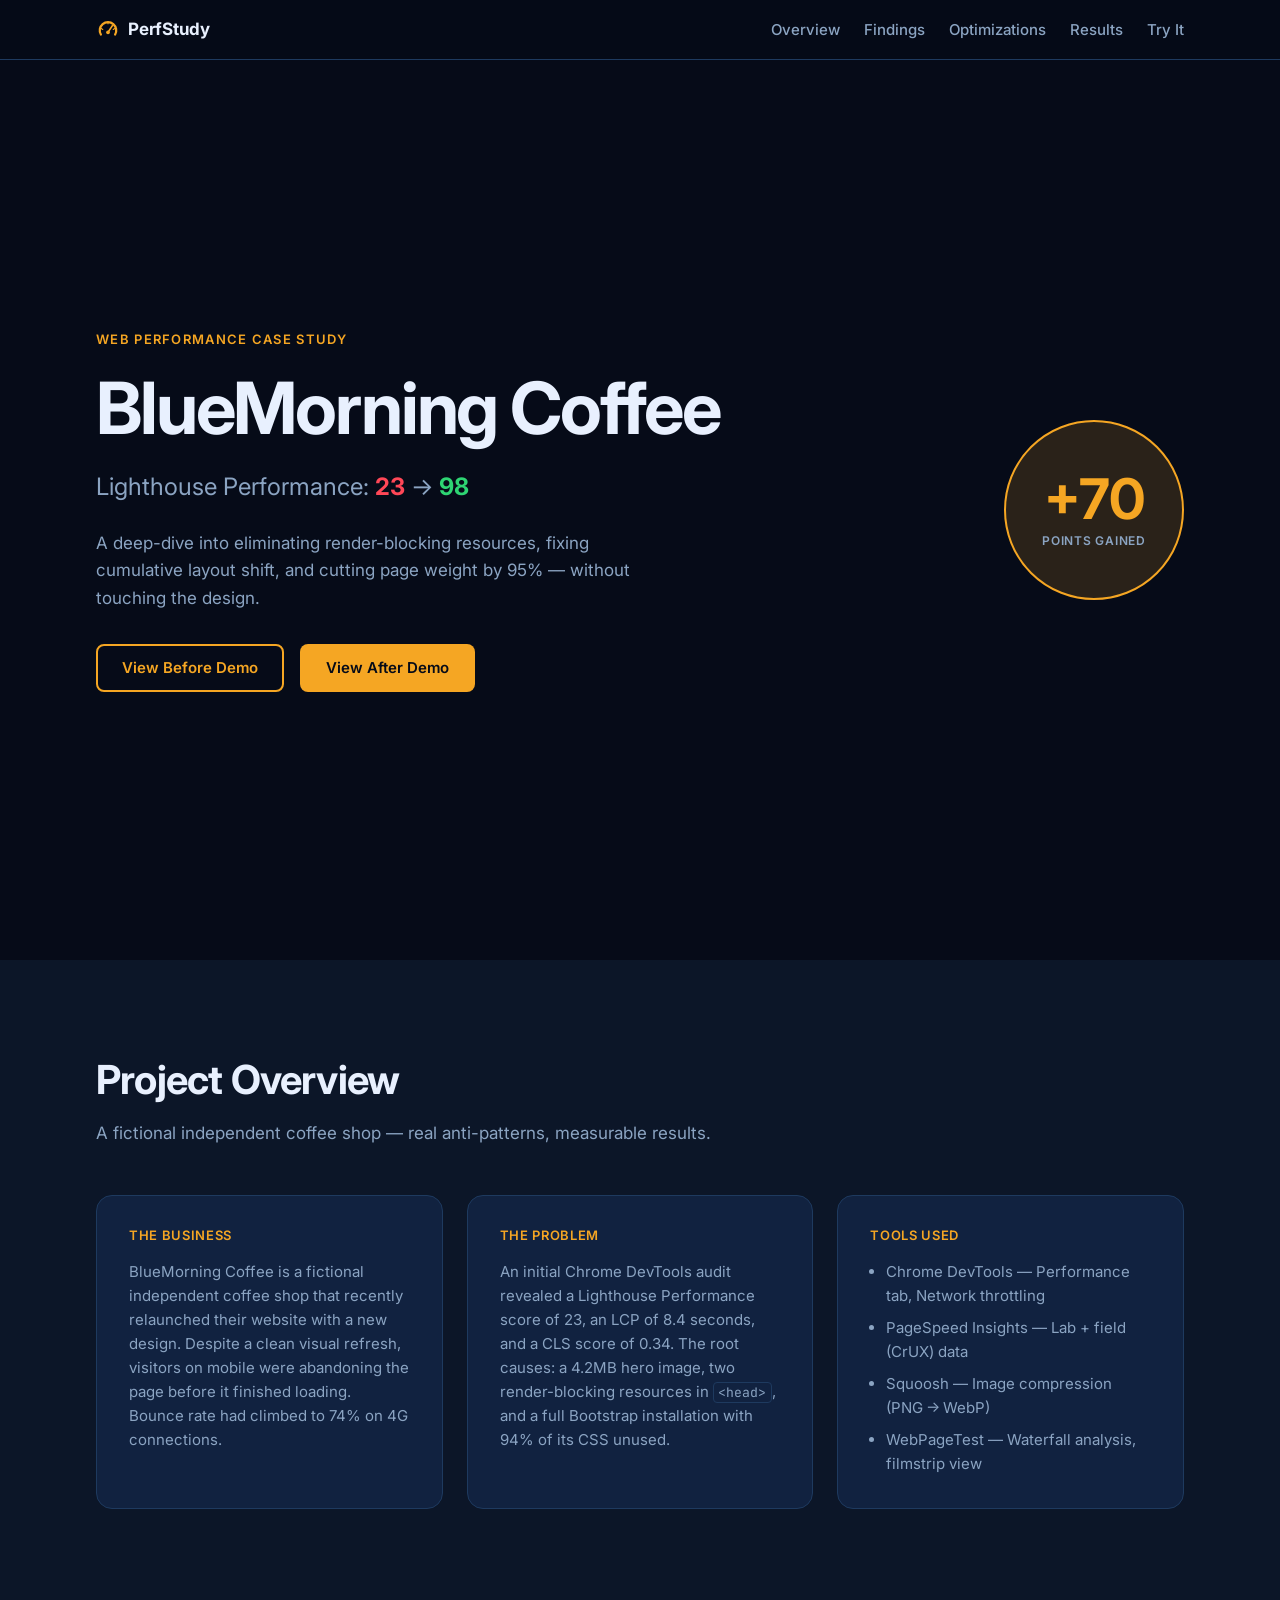
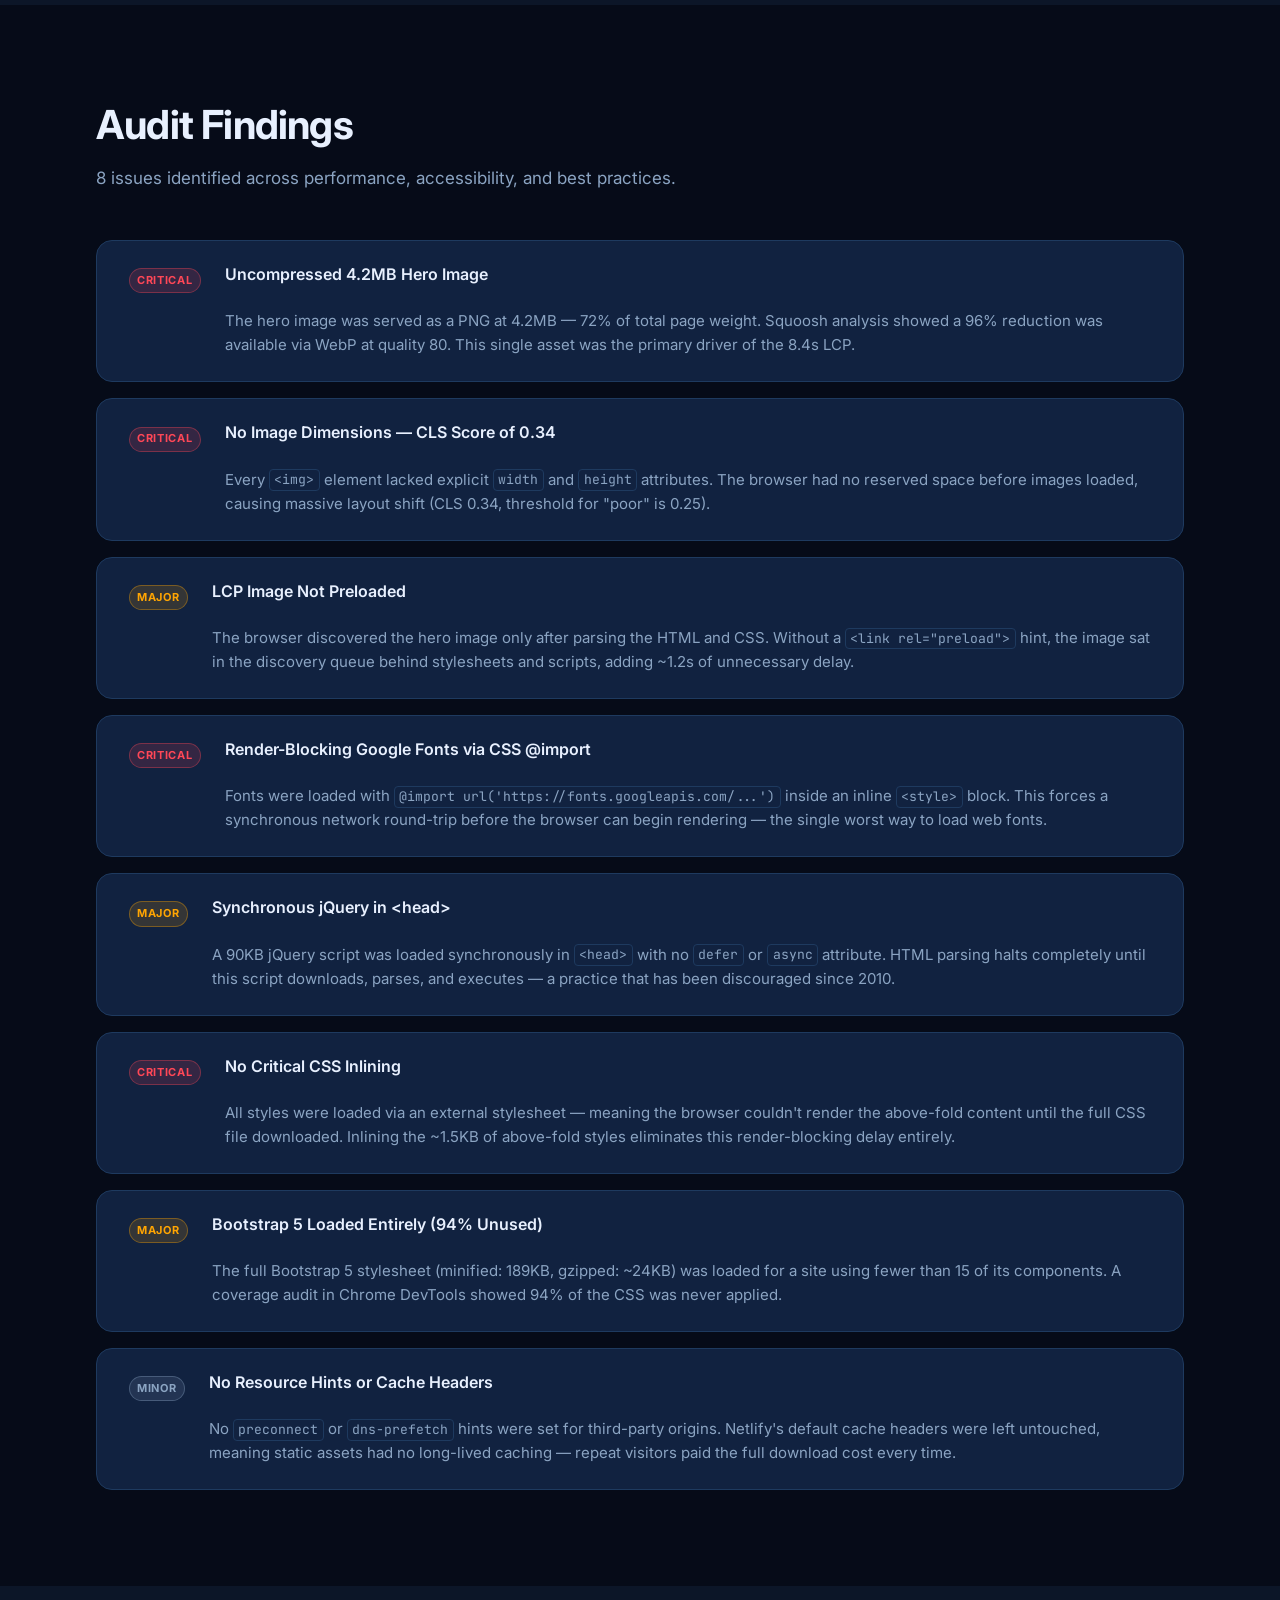
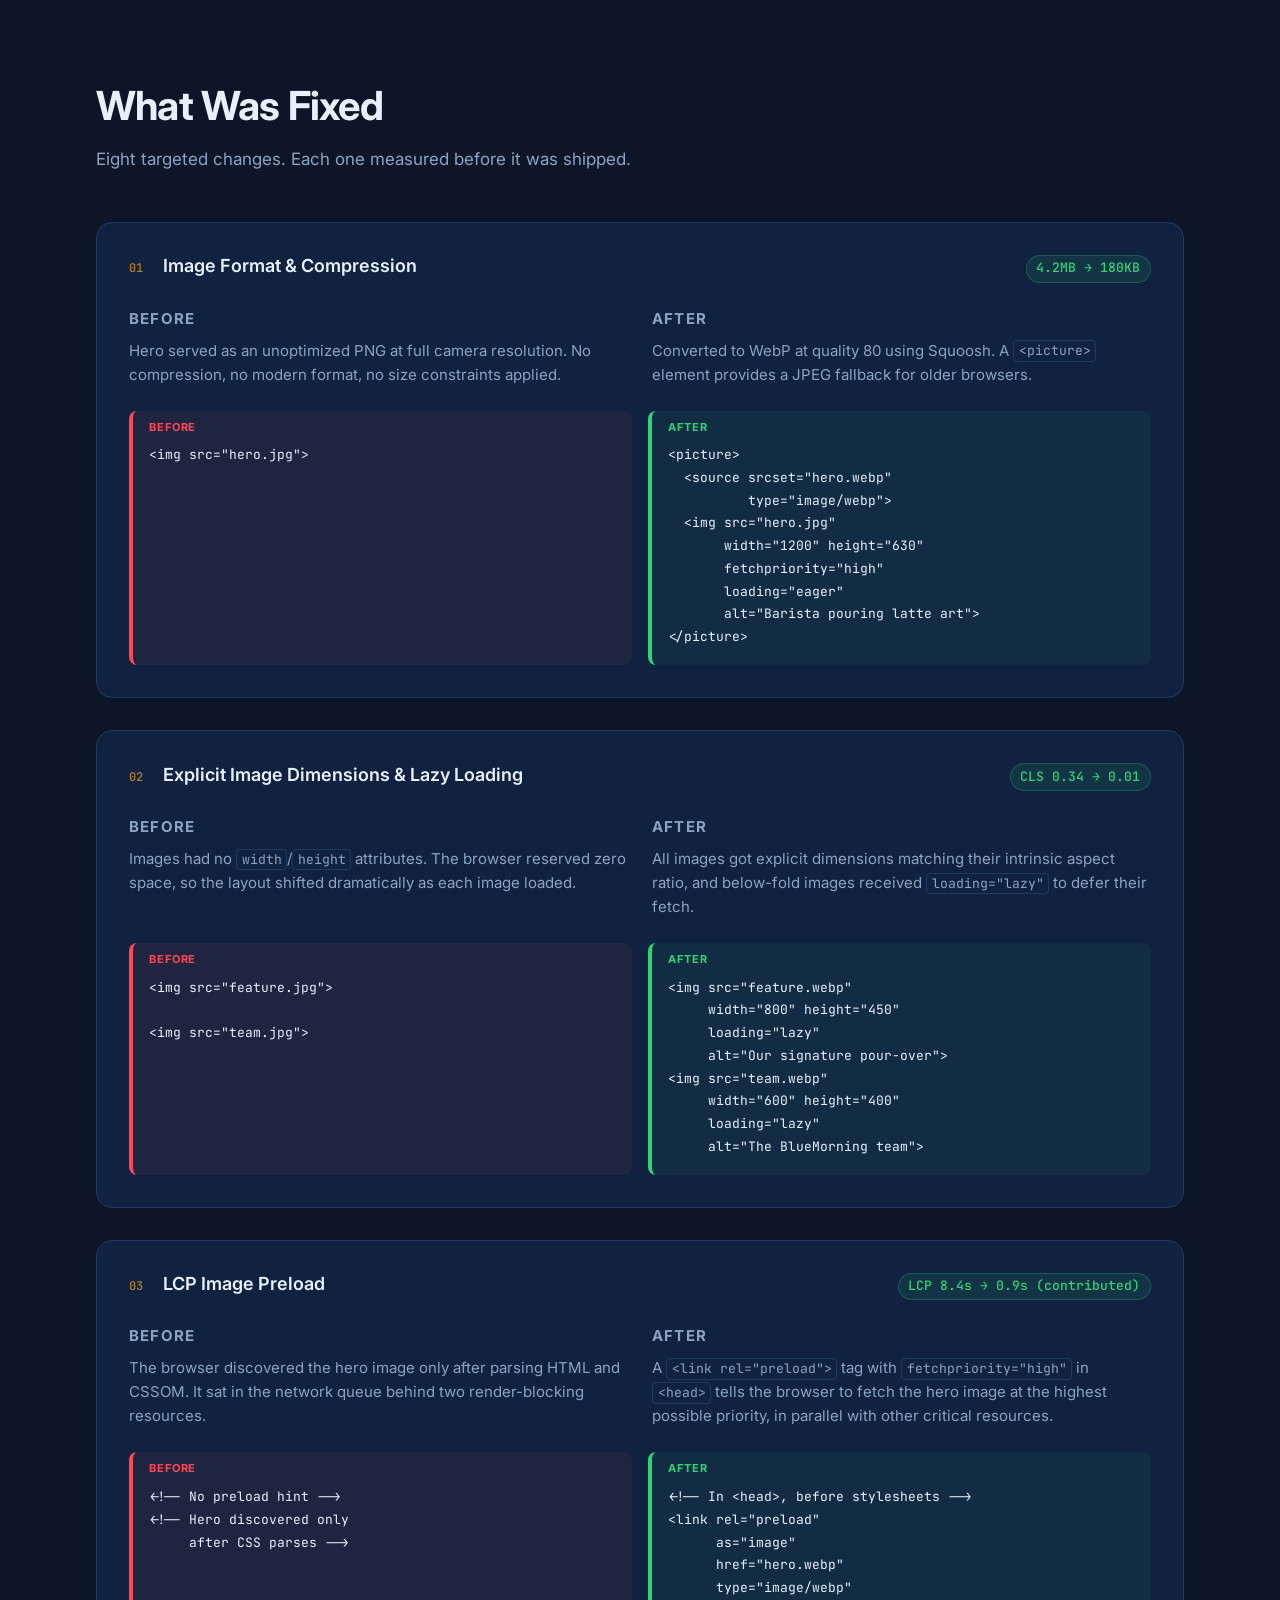
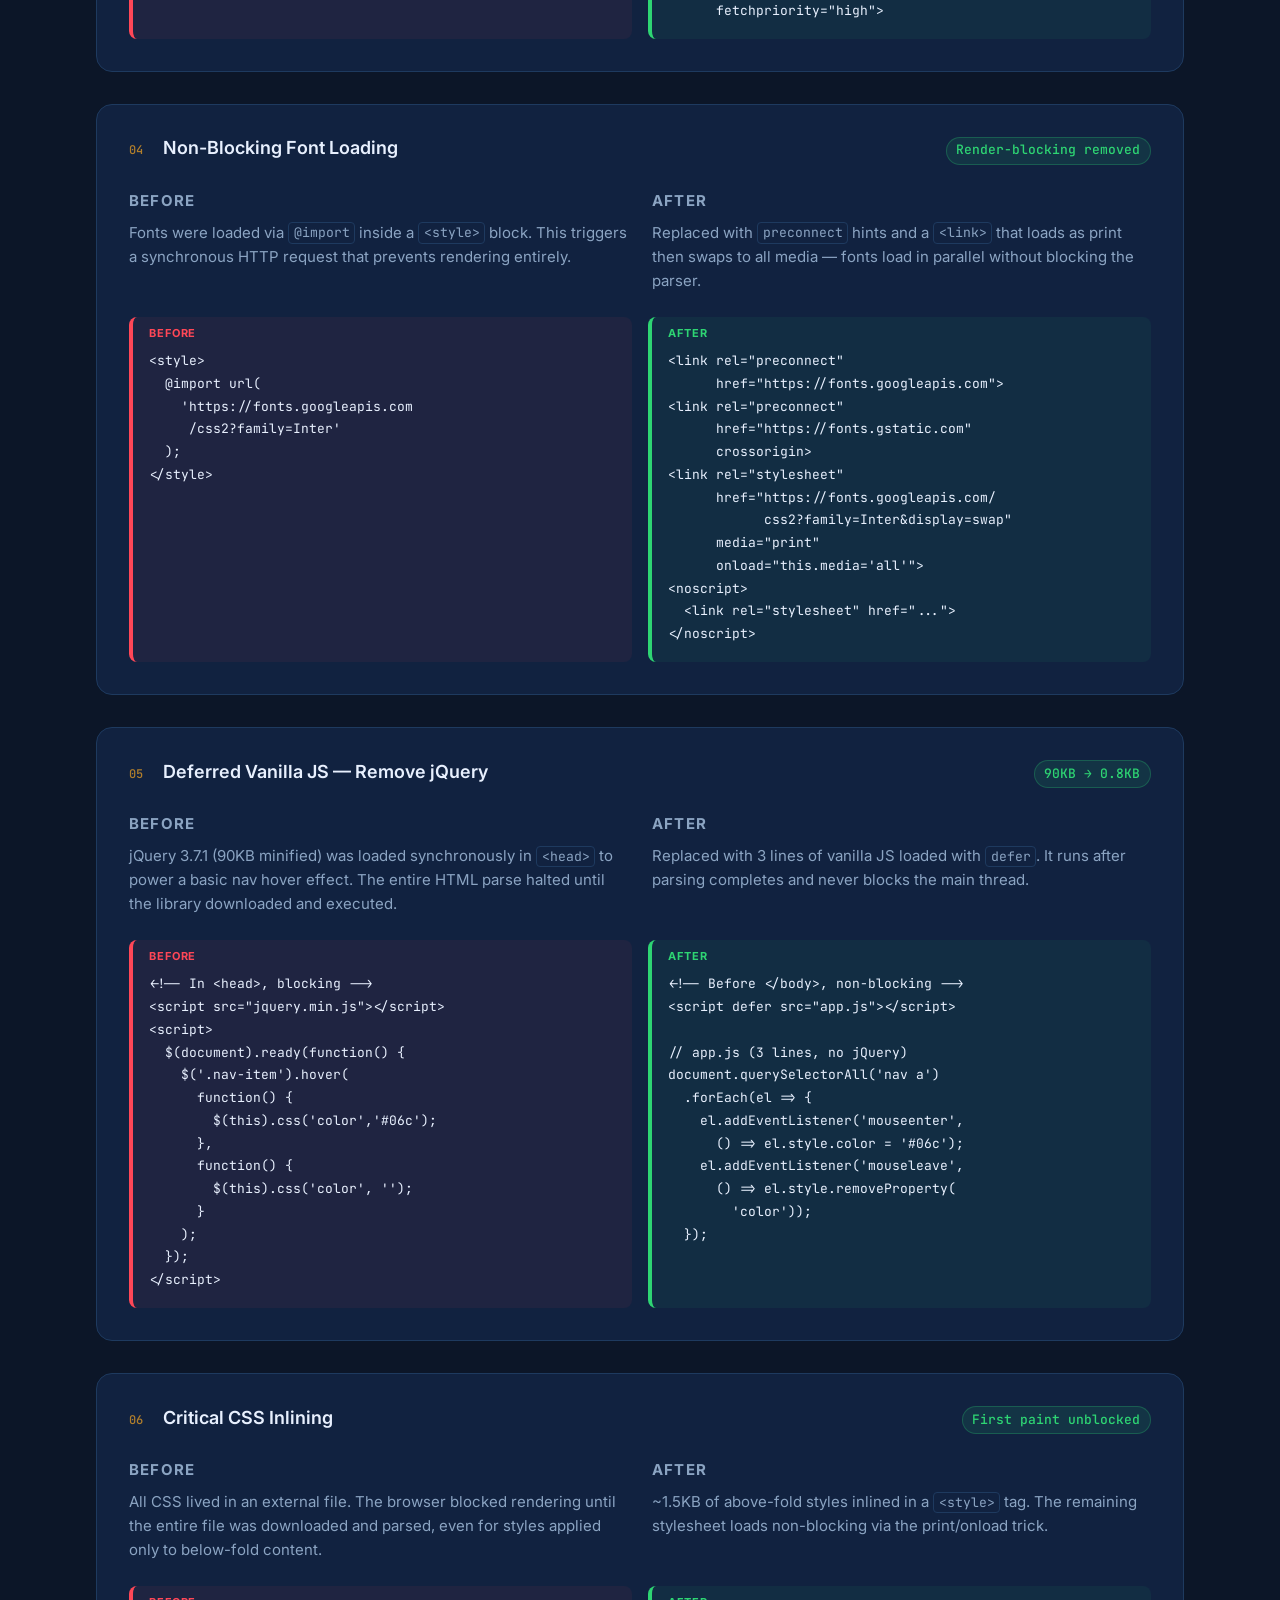
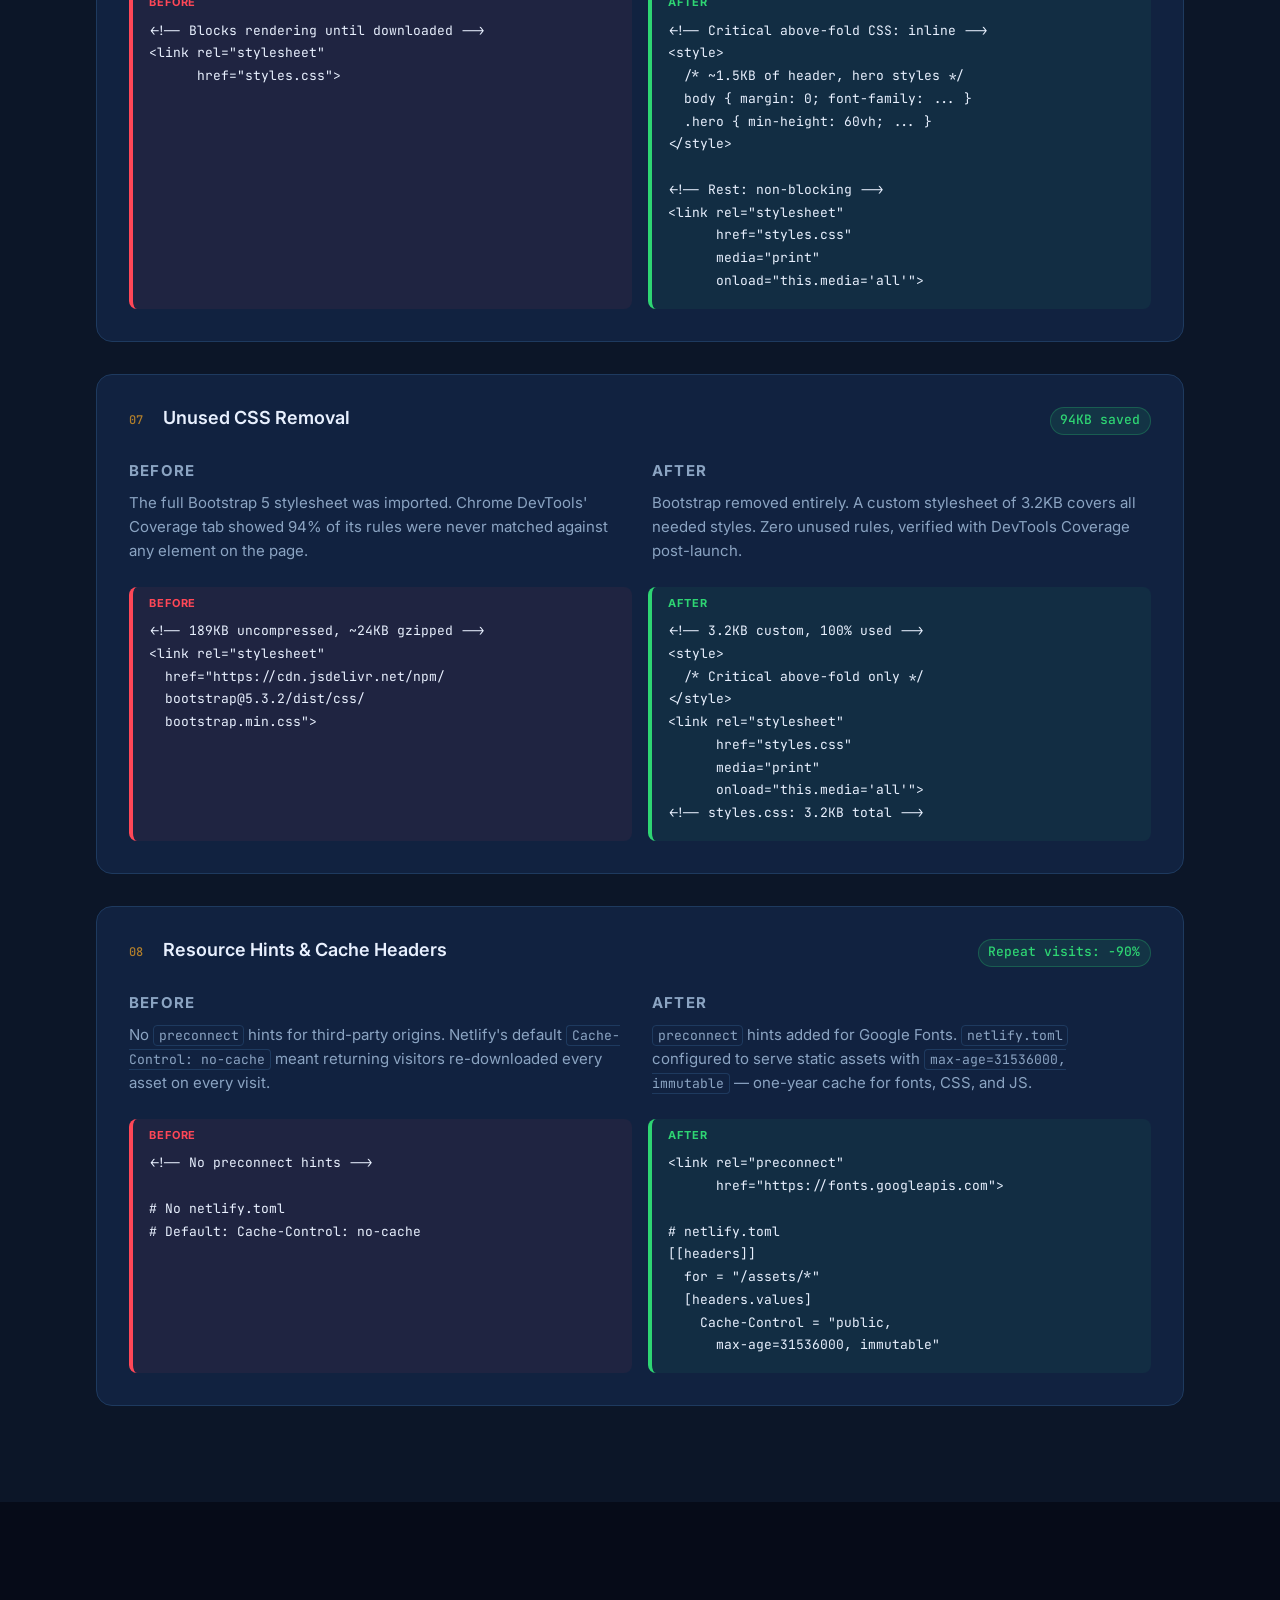
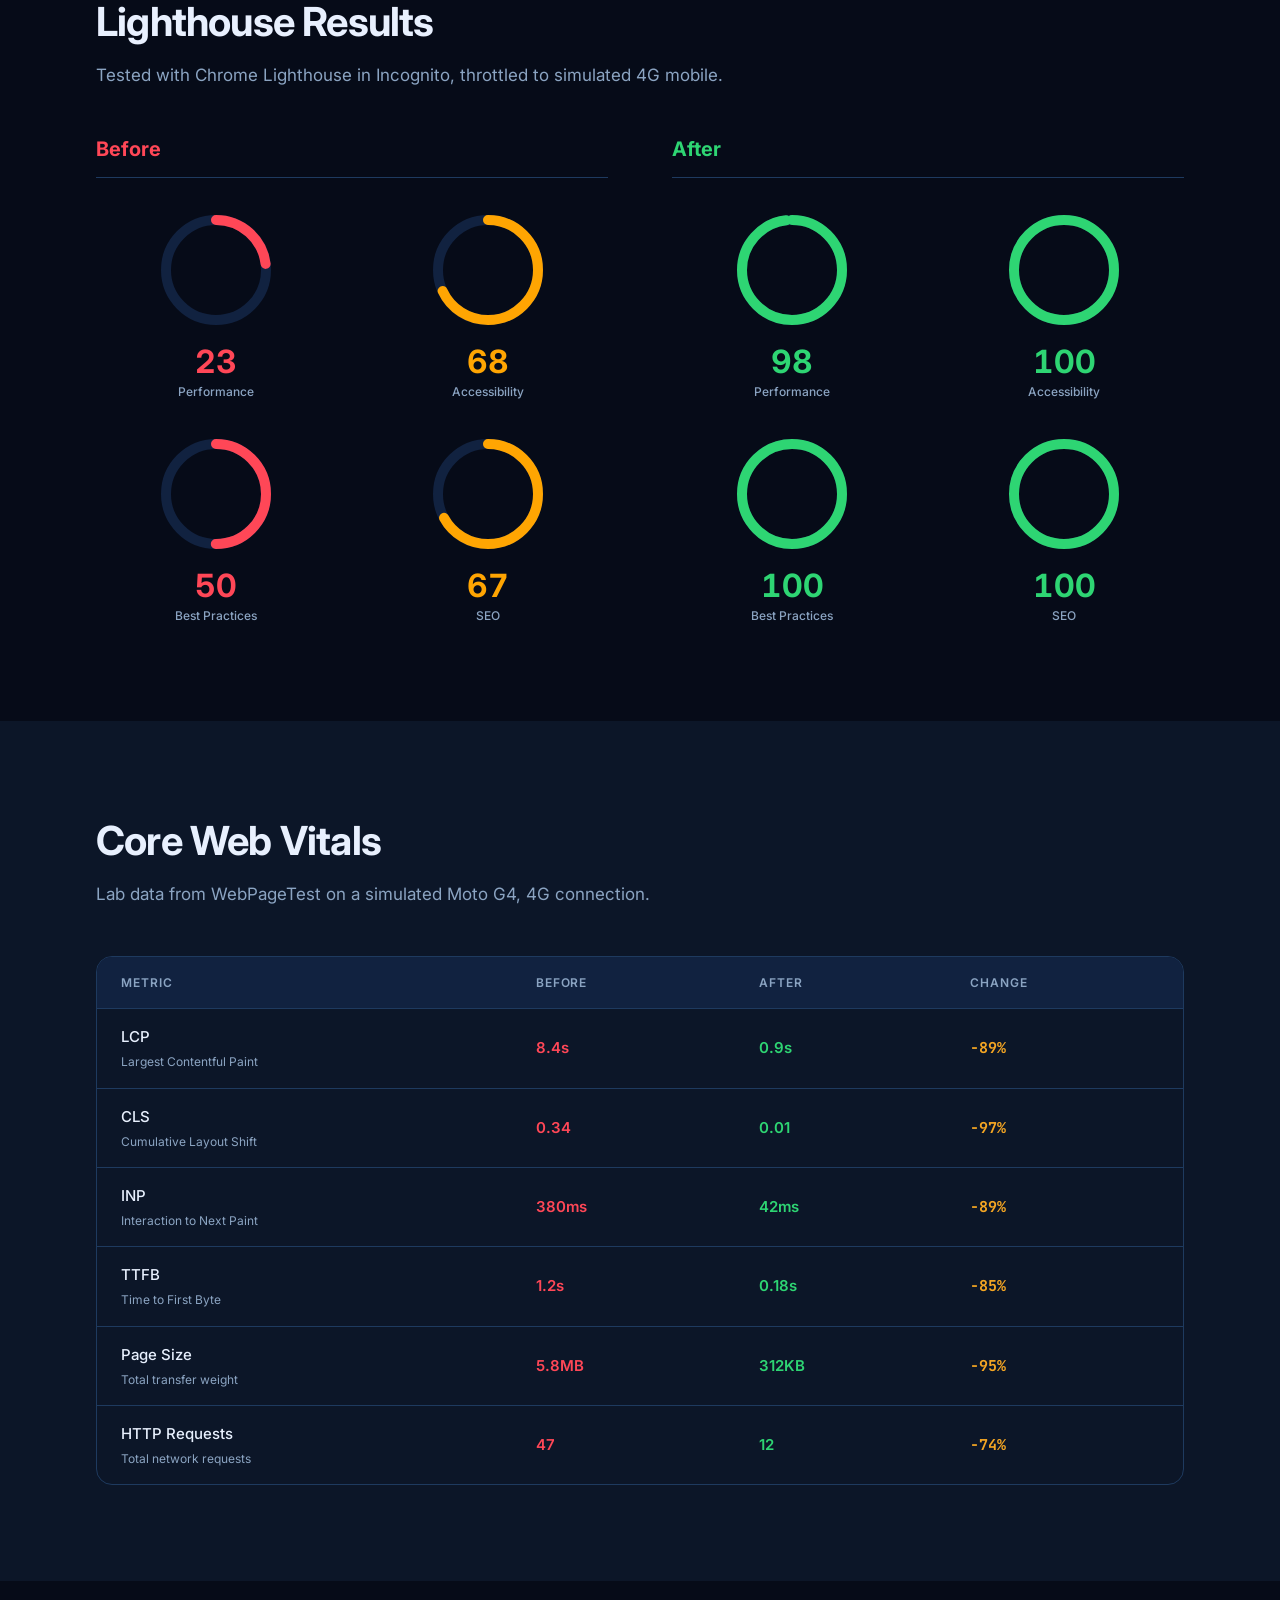
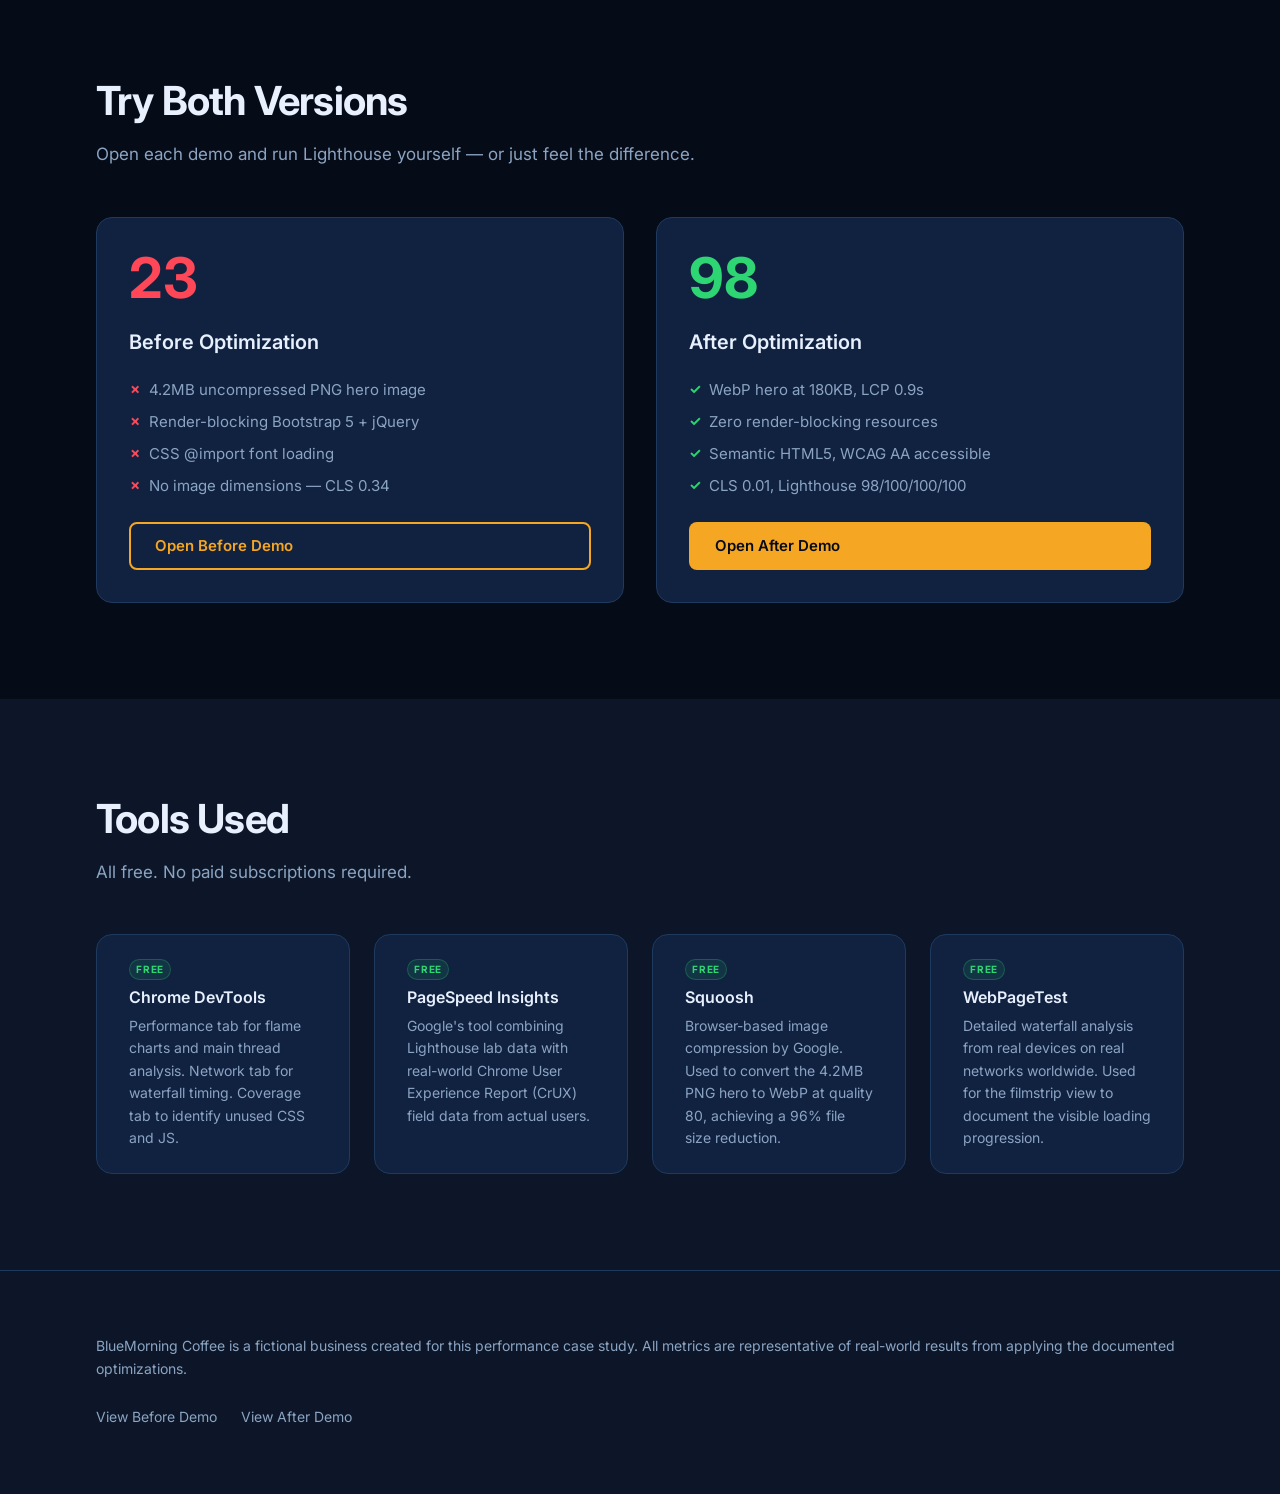
==== commit 23f00d2f: "Fix SVG gauge animation on iOS Safari IntersectionObserver silently never fires for SVG child elemen" ====
--- a/index.html
+++ b/index.html
@@ -19,10 +19,7 @@
   <!-- Google Fonts: preconnect first, then non-blocking load -->
   <link rel="preconnect" href="https://fonts.googleapis.com">
   <link rel="preconnect" href="https://fonts.gstatic.com" crossorigin>
-  <link rel="stylesheet"
-        href="https://fonts.googleapis.com/css2?family=Inter:wght@400;500;600;700&family=JetBrains+Mono:wght@400;500&display=swap"
-        media="print"
-        onload="this.media='all'">
+  <!-- Fonts injected by main.js (CSP-safe; see assets/js/main.js) -->
   <noscript>
     <link rel="stylesheet"
           href="https://fonts.googleapis.com/css2?family=Inter:wght@400;500;600;700&family=JetBrains+Mono:wght@400;500&display=swap">
@@ -647,9 +644,7 @@
                      aria-label="Performance score before: 23 out of 100">
                   <circle class="gauge-track" cx="60" cy="60" r="50"/>
                   <circle class="gauge-arc gauge-arc--bad" cx="60" cy="60" r="50"
-                          data-score="23"
-                          stroke-dasharray="314.16"
-                          stroke-dashoffset="314.16"/>
+                          stroke-dasharray="314.16" stroke-dashoffset="314.16" data-score="23"/>
                 </svg>
                 <figcaption aria-hidden="true">
                   <span class="gauge-score" data-target="23" style="color:var(--color-bad)">0</span>
@@ -662,9 +657,7 @@
                      aria-label="Accessibility score before: 68 out of 100">
                   <circle class="gauge-track" cx="60" cy="60" r="50"/>
                   <circle class="gauge-arc gauge-arc--medium" cx="60" cy="60" r="50"
-                          data-score="68"
-                          stroke-dasharray="314.16"
-                          stroke-dashoffset="314.16"/>
+                          stroke-dasharray="314.16" stroke-dashoffset="314.16" data-score="68"/>
                 </svg>
                 <figcaption aria-hidden="true">
                   <span class="gauge-score" data-target="68" style="color:var(--color-medium)">0</span>
@@ -677,9 +670,7 @@
                      aria-label="Best Practices score before: 50 out of 100">
                   <circle class="gauge-track" cx="60" cy="60" r="50"/>
                   <circle class="gauge-arc gauge-arc--bad" cx="60" cy="60" r="50"
-                          data-score="50"
-                          stroke-dasharray="314.16"
-                          stroke-dashoffset="314.16"/>
+                          stroke-dasharray="314.16" stroke-dashoffset="314.16" data-score="50"/>
                 </svg>
                 <figcaption aria-hidden="true">
                   <span class="gauge-score" data-target="50" style="color:var(--color-bad)">0</span>
@@ -692,9 +683,7 @@
                      aria-label="SEO score before: 67 out of 100">
                   <circle class="gauge-track" cx="60" cy="60" r="50"/>
                   <circle class="gauge-arc gauge-arc--medium" cx="60" cy="60" r="50"
-                          data-score="67"
-                          stroke-dasharray="314.16"
-                          stroke-dashoffset="314.16"/>
+                          stroke-dasharray="314.16" stroke-dashoffset="314.16" data-score="67"/>
                 </svg>
                 <figcaption aria-hidden="true">
                   <span class="gauge-score" data-target="67" style="color:var(--color-medium)">0</span>
@@ -715,9 +704,7 @@
                      aria-label="Performance score after: 98 out of 100">
                   <circle class="gauge-track" cx="60" cy="60" r="50"/>
                   <circle class="gauge-arc gauge-arc--good" cx="60" cy="60" r="50"
-                          data-score="98"
-                          stroke-dasharray="314.16"
-                          stroke-dashoffset="314.16"/>
+                          stroke-dasharray="314.16" stroke-dashoffset="314.16" data-score="98"/>
                 </svg>
                 <figcaption aria-hidden="true">
                   <span class="gauge-score" data-target="98" style="color:var(--color-good)">0</span>
@@ -730,9 +717,7 @@
                      aria-label="Accessibility score after: 100 out of 100">
                   <circle class="gauge-track" cx="60" cy="60" r="50"/>
                   <circle class="gauge-arc gauge-arc--good" cx="60" cy="60" r="50"
-                          data-score="100"
-                          stroke-dasharray="314.16"
-                          stroke-dashoffset="314.16"/>
+                          stroke-dasharray="314.16" stroke-dashoffset="314.16" data-score="100"/>
                 </svg>
                 <figcaption aria-hidden="true">
                   <span class="gauge-score" data-target="100" style="color:var(--color-good)">0</span>
@@ -745,9 +730,7 @@
                      aria-label="Best Practices score after: 100 out of 100">
                   <circle class="gauge-track" cx="60" cy="60" r="50"/>
                   <circle class="gauge-arc gauge-arc--good" cx="60" cy="60" r="50"
-                          data-score="100"
-                          stroke-dasharray="314.16"
-                          stroke-dashoffset="314.16"/>
+                          stroke-dasharray="314.16" stroke-dashoffset="314.16" data-score="100"/>
                 </svg>
                 <figcaption aria-hidden="true">
                   <span class="gauge-score" data-target="100" style="color:var(--color-good)">0</span>
@@ -760,9 +743,7 @@
                      aria-label="SEO score after: 100 out of 100">
                   <circle class="gauge-track" cx="60" cy="60" r="50"/>
                   <circle class="gauge-arc gauge-arc--good" cx="60" cy="60" r="50"
-                          data-score="100"
-                          stroke-dasharray="314.16"
-                          stroke-dashoffset="314.16"/>
+                          stroke-dasharray="314.16" stroke-dashoffset="314.16" data-score="100"/>
                 </svg>
                 <figcaption aria-hidden="true">
                   <span class="gauge-score" data-target="100" style="color:var(--color-good)">0</span>
--- a/assets/css/styles.css
+++ b/assets/css/styles.css
@@ -689,8 +689,7 @@
   stroke-width: 10;
   stroke-linecap: round;
   transform: rotate(-90deg);
-  transform-origin: 50% 50%;
-  transition: stroke-dashoffset 1.4s cubic-bezier(0.34, 1.56, 0.64, 1);
+  transform-origin: 60px 60px; /* % unreliable on SVG in iOS Safari */
 }
 
 .gauge-arc--bad    { stroke: var(--color-bad); }
@@ -1059,10 +1058,6 @@
 
 /* ─── 19. Reduced Motion ─────────────────────────────────────────────────────── */
 @media (prefers-reduced-motion: reduce) {
-  .gauge-arc {
-    transition: none;
-  }
-
   .scroll-reveal {
     opacity: 1;
     transform: none;
